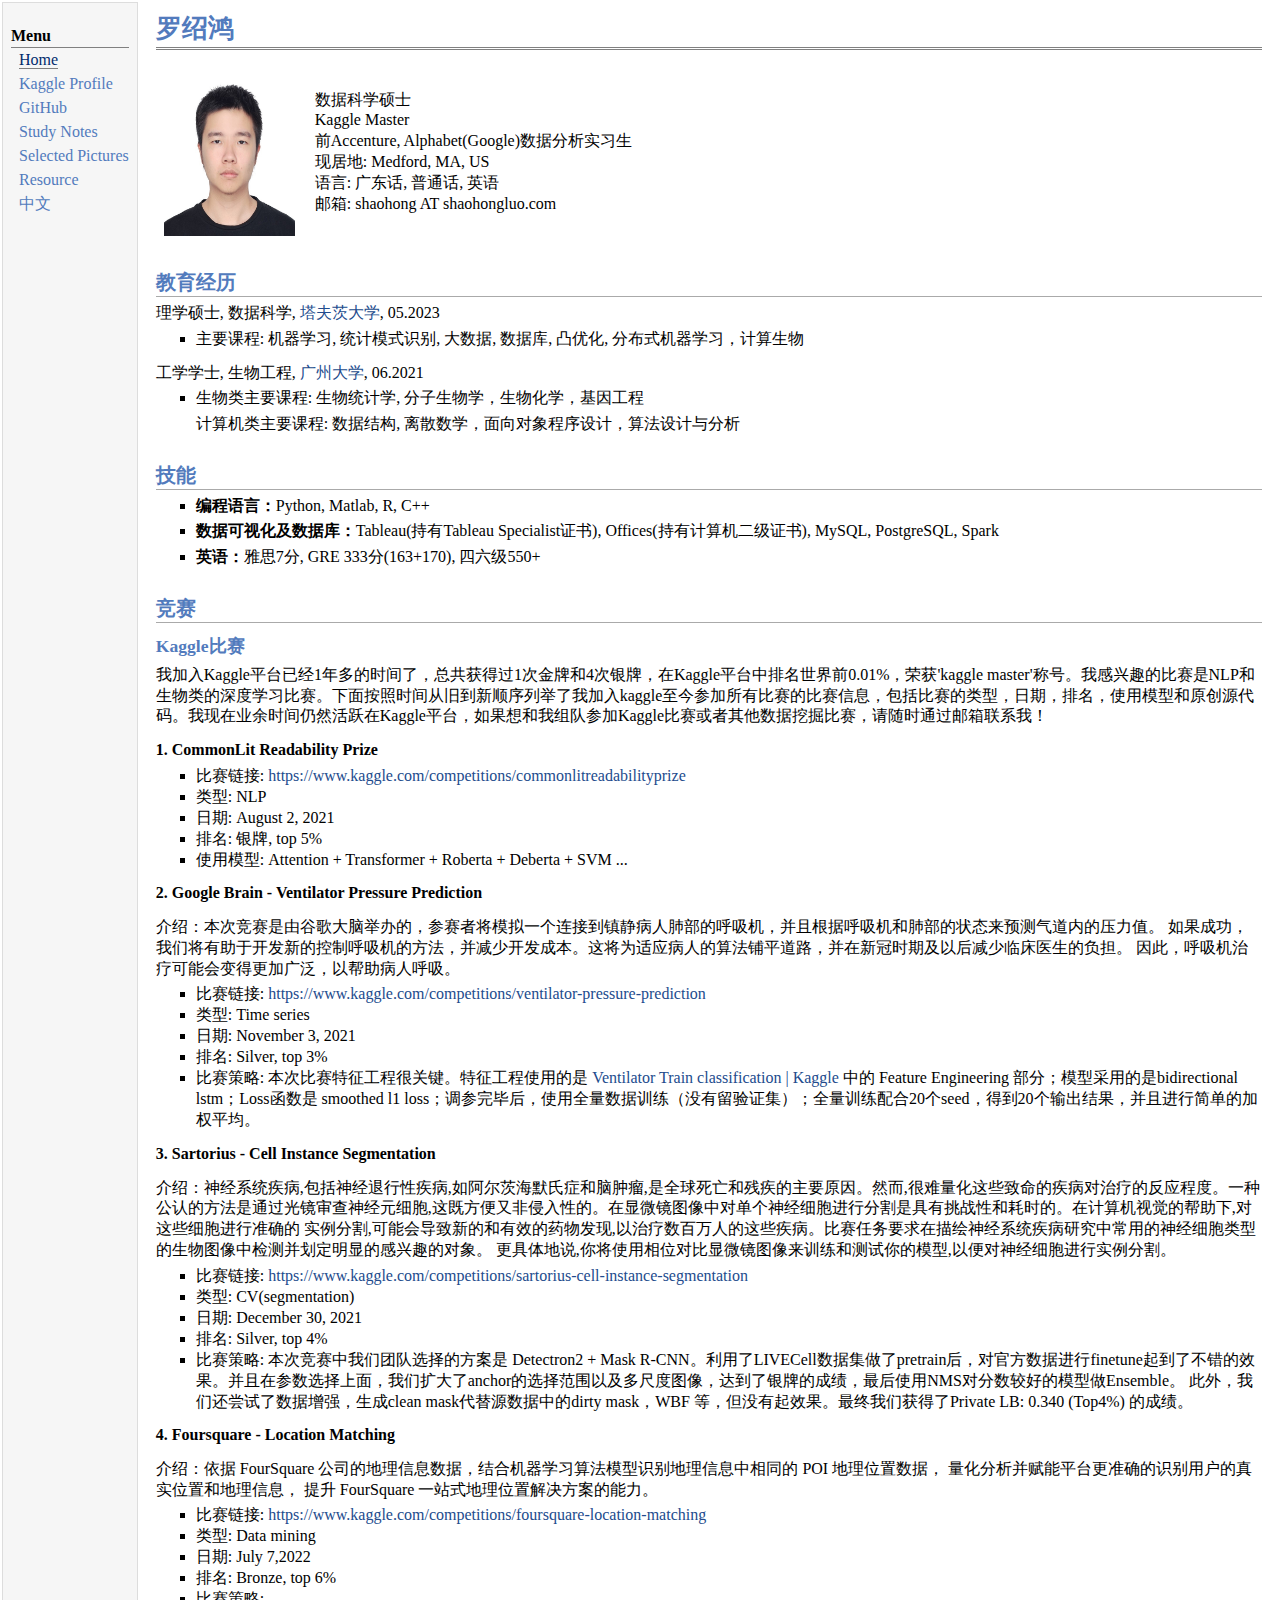
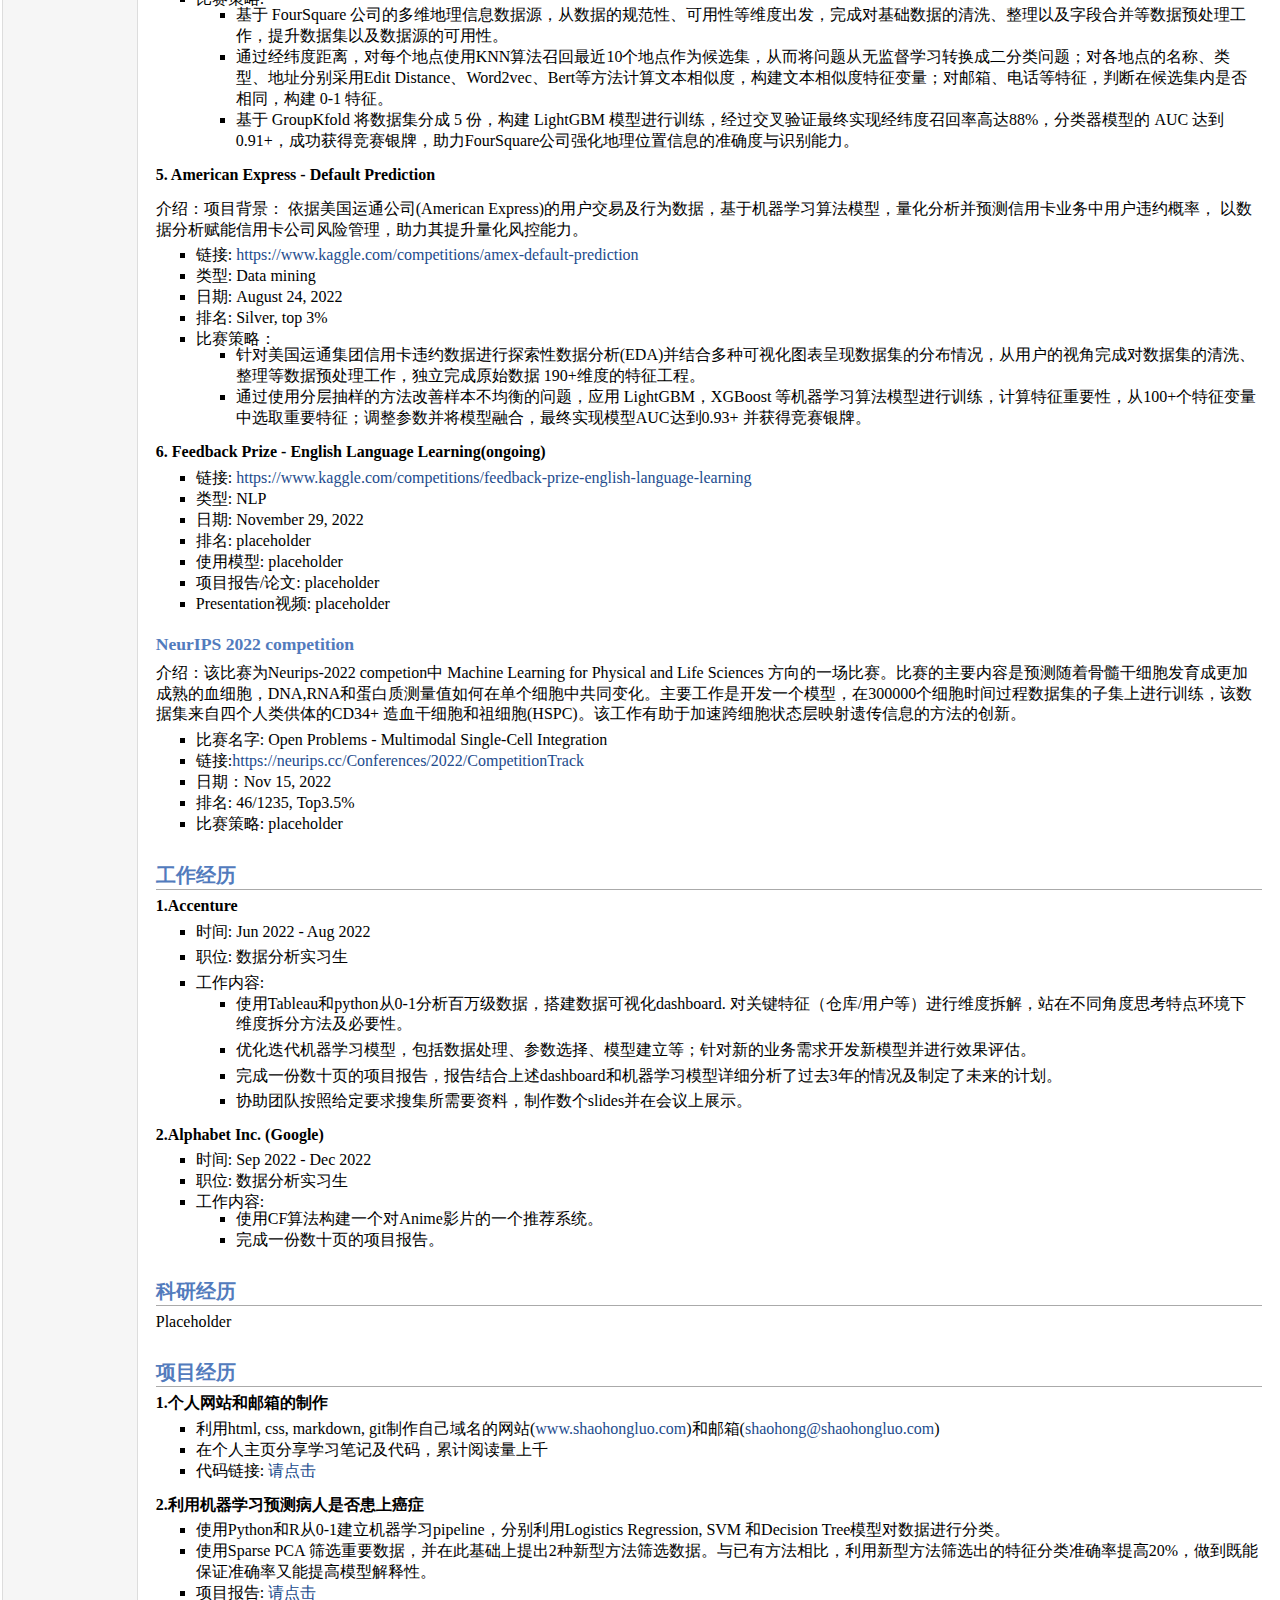
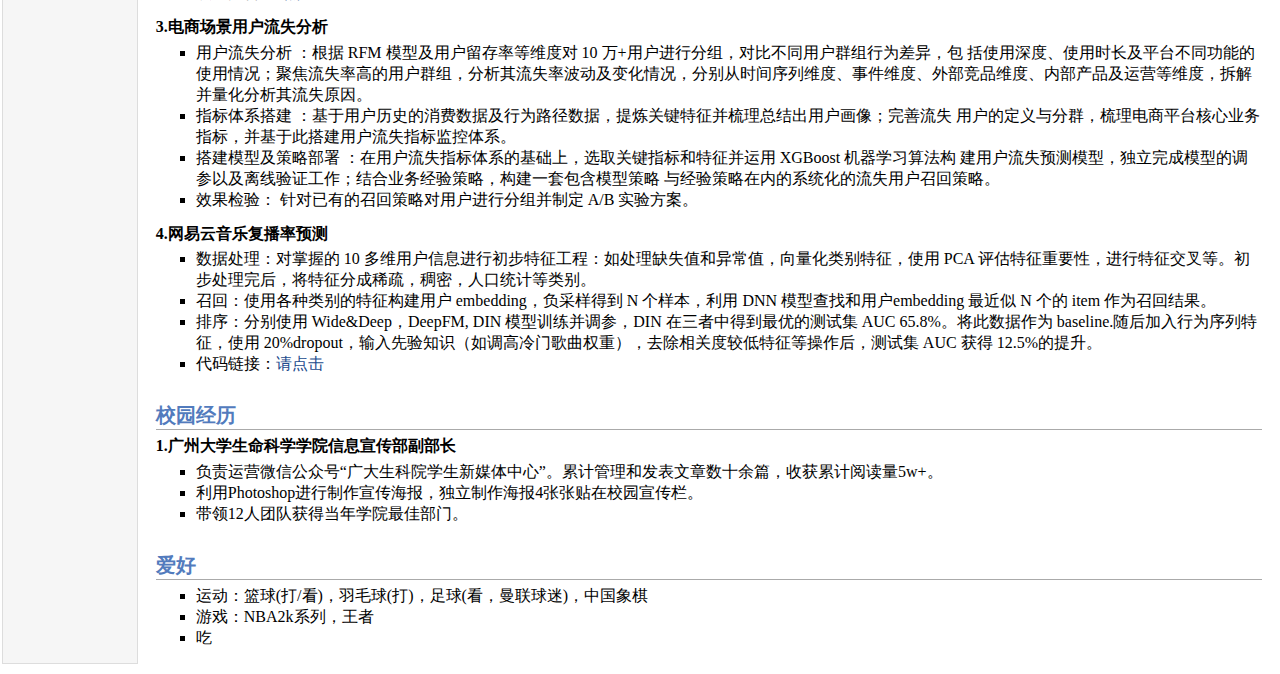
==== chinese_version.html @ 792d6d8c "Add files via upload" ====
<!DOCTYPE html PUBLIC "-//W3C//DTD XHTML 1.1//EN"
  "http://www.w3.org/TR/xhtml11/DTD/xhtml11.dtd">
<html xmlns="http://www.w3.org/1999/xhtml" xml:lang="en">
<head>
<meta name="generator" content="jemdoc, see http://jemdoc.jaboc.net/" />
<meta http-equiv="Content-Type" content="text/html;charset=utf-8" />
<link rel="stylesheet" href="jemdoc.css" type="text/css" />
<link rel="shortcut icon" href="favicon.ico" />
<link rel="bookmark" href="favicon.ico" type="image/x-icon"　/>
<title>罗绍鸿</title>
</head>

<body>
<table summary="Table for page layout." id="tlayout">
<tr valign="top">
<td id="layout-menu">
<div class="menu-category">Menu</div>
<div class="menu-item"><a href="index.html" class="current">Home</a></div>
<div class="menu-item"><a href="https://www.kaggle.com/mackellis">Kaggle Profile</a></div>
<div class="menu-item"><a href="https://github.com/Smilebear-Luo">GitHub</a></div>
<div class="menu-item"><a href="https://smilebear-luo.github.io/study notes">Study Notes</a></div>
<div class="menu-item"><a href="https://smilebear-luo.github.io/selected_pictures">Selected Pictures</a></div>
<div class="menu-item"><a href="https://smilebear-luo.github.io/Resource">Resource</a></div>
<div class="menu-item"><a href="https://smilebear-luo.github.io/chinese_version">中文</a></div>

</td>
<td id="layout-content">
<div id="toptitle">
<h1>罗绍鸿 </h1>
</div>
<table class="imgtable"><tr><td>
<a href="https://smilebear-luo.github.io/"><img src="photos/bio.jpg" alt="alt text" width="131px" height="160px" /></a>&nbsp;</td>
<td align="left"><p>
数据科学硕士<br />
Kaggle Master <br />
前Accenture, Alphabet(Google)数据分析实习生 <br /> 
现居地: Medford, MA, US <br />
语言: 广东话, 普通话, 英语 <br />
邮箱: shaohong AT shaohongluo.com </p>
</td></tr></table>
<h2>教育经历</h2>
<p>理学硕士, 数据科学, <a href="https://www.tufts.edu/">塔夫茨大学</a>, 05.2023</p>
<ul>
<li><p>主要课程: 机器学习, 统计模式识别, 大数据, 数据库, 凸优化, 分布式机器学习，计算生物</p>
</li>
</ul>
<p>工学学士, 生物工程, <a href="http://english.gzhu.edu.cn/">广州大学</a>, 06.2021</p>
<ul>
<li>
  <p>生物类主要课程: 生物统计学, 分子生物学，生物化学，基因工程</p>
  <p>计算机类主要课程: 数据结构, 离散数学，面向对象程序设计，算法设计与分析</p>
</li>
</ul>

<h2 id='技能'>技能</h2>
<ul>
<li><p><strong>编程语言：</strong>Python, Matlab, R, C++</p>
</li>
<li><p><strong>数据可视化及数据库：</strong>Tableau(持有Tableau Specialist证书), Offices(持有计算机二级证书), MySQL, PostgreSQL, Spark</p>
</li>
<li><p><strong>英语：</strong>雅思7分, GRE 333分(163+170), 四六级550+</p>
</li>

</ul>
<h2 id='竞赛'>竞赛</h2>
<h3 id='kaggle比赛'>Kaggle比赛</h3>
<p>我加入Kaggle平台已经1年多的时间了，总共获得过1次金牌和4次银牌，在Kaggle平台中排名世界前0.01%，荣获&#39;kaggle master&#39;称号。我感兴趣的比赛是NLP和生物类的深度学习比赛。下面按照时间从旧到新顺序列举了我加入kaggle至今参加所有比赛的比赛信息，包括比赛的类型，日期，排名，使用模型和原创源代码。我现在业余时间仍然活跃在Kaggle平台，如果想和我组队参加Kaggle比赛或者其他数据挖掘比赛，请随时通过邮箱联系我！</p>
<p><strong>1. CommonLit Readability Prize</strong></p>
<ul>
<li>比赛链接: <a href='https://www.kaggle.com/competitions/commonlitreadabilityprize' target='_blank' class='url'>https://www.kaggle.com/competitions/commonlitreadabilityprize</a></li>
<li>类型: NLP</li>
<li>日期: August 2, 2021</li>
<li>排名: 银牌, top 5%</li>
<li>使用模型: Attention + Transformer + Roberta + Deberta + SVM ...</li>

</ul>
<p><strong>2. Google Brain - Ventilator Pressure Prediction</strong></p>
<p>介绍：本次竞赛是由谷歌大脑举办的，参赛者将模拟一个连接到镇静病人肺部的呼吸机，并且根据呼吸机和肺部的状态来预测气道内的压力值。
  如果成功，我们将有助于开发新的控制呼吸机的方法，并减少开发成本。这将为适应病人的算法铺平道路，并在新冠时期及以后减少临床医生的负担。
  因此，呼吸机治疗可能会变得更加广泛，以帮助病人呼吸。</p>
<ul>
<li>比赛链接: <a href='https://www.kaggle.com/competitions/ventilator-pressure-prediction' target='_blank' class='url'>https://www.kaggle.com/competitions/ventilator-pressure-prediction</a></li>
<li>类型: Time series</li>
<li>日期: November 3, 2021</li>
<li>排名: Silver, top 3%</li>
<li>比赛策略: 本次比赛特征工程很关键。特征工程使用的是 <a href="https://www.kaggle.com/takamichitoda/ventilator-train-classification">Ventilator Train classification | Kaggle</a> 中的 Feature Engineering 部分；模型采用的是bidirectional lstm；Loss函数是 smoothed l1 loss；调参完毕后，使用全量数据训练（没有留验证集）；全量训练配合20个seed，得到20个输出结果，并且进行简单的加权平均。
</li>

</ul>
<p><strong>3. Sartorius - Cell Instance Segmentation</strong></p>
<p>介绍：神经系统疾病,包括神经退行性疾病,如阿尔茨海默氏症和脑肿瘤,是全球死亡和残疾的主要原因。然而,很难量化这些致命的疾病对治疗的反应程度。一种
  公认的方法是通过光镜审查神经元细胞,这既方便又非侵入性的。在显微镜图像中对单个神经细胞进行分割是具有挑战性和耗时的。在计算机视觉的帮助下,对这些细胞进行准确的
  实例分割,可能会导致新的和有效的药物发现,以治疗数百万人的这些疾病。比赛任务要求在描绘神经系统疾病研究中常用的神经细胞类型的生物图像中检测并划定明显的感兴趣的对象。
  更具体地说,你将使用相位对比显微镜图像来训练和测试你的模型,以便对神经细胞进行实例分割。</p>
<ul>
<li>比赛链接: <a href='https://www.kaggle.com/competitions/sartorius-cell-instance-segmentation' target='_blank' class='url'>https://www.kaggle.com/competitions/sartorius-cell-instance-segmentation</a></li>
<li>类型: CV(segmentation)</li>
<li>日期: December 30, 2021</li>
<li>排名: Silver, top 4%</li>
<li>比赛策略: 本次竞赛中我们团队选择的方案是 Detectron2 + Mask R-CNN。利用了LIVECell数据集做了pretrain后，对官方数据进行finetune起到了不错的效果。并且在参数选择上面，我们扩大了anchor的选择范围以及多尺度图像，达到了银牌的成绩，最后使用NMS对分数较好的模型做Ensemble。
  此外，我们还尝试了数据增强，生成clean mask代替源数据中的dirty mask，WBF 等，但没有起效果。最终我们获得了Private LB: 0.340 (Top4%) 的成绩。
  
</li>

</ul>
<p><strong>4. Foursquare - Location Matching</strong></p>
<p>介绍：依据 FourSquare 公司的地理信息数据，结合机器学习算法模型识别地理信息中相同的 POI 地理位置数据， 量化分析并赋能平台更准确的识别用户的真实位置和地理信息，
  提升 FourSquare 一站式地理位置解决方案的能力。</p>
<ul>
<li>比赛链接: <a href='https://www.kaggle.com/competitions/foursquare-location-matching' target='_blank' class='url'>https://www.kaggle.com/competitions/foursquare-location-matching</a></li>
<li>类型: Data mining</li>
<li>日期: July 7,2022</li>
<li>排名: Bronze, top 6%</li>
<li>比赛策略: 
  <ul>
  <li>基于 FourSquare 公司的多维地理信息数据源，从数据的规范性、可用性等维度出发，完成对基础数据的清洗、整理以及字段合并等数据预处理工作，提升数据集以及数据源的可用性。</li>
  <li>通过经纬度距离，对每个地点使用KNN算法召回最近10个地点作为候选集，从而将问题从无监督学习转换成二分类问题；对各地点的名称、类型、地址分别采用Edit Distance、Word2vec、Bert等方法计算文本相似度，构建文本相似度特征变量；对邮箱、电话等特征，判断在候选集内是否相同，构建 0-1 特征。</li>
  <li>基于 GroupKfold 将数据集分成 5 份，构建 LightGBM 模型进行训练，经过交叉验证最终实现经纬度召回率高达88%，分类器模型的 AUC 达到 0.91+，成功获得竞赛银牌，助力FourSquare公司强化地理位置信息的准确度与识别能力。</li>
  </ul>
</li>

</ul>
<p><strong>5. American Express - Default Prediction</strong></p>
<p>介绍：项目背景： 依据美国运通公司(American Express)的用户交易及行为数据，基于机器学习算法模型，量化分析并预测信用卡业务中用户违约概率，
  以数据分析赋能信用卡公司风险管理，助力其提升量化风控能力。</p>
<ul>
<li>链接: <a href='https://www.kaggle.com/competitions/amex-default-prediction' target='_blank' class='url'>https://www.kaggle.com/competitions/amex-default-prediction</a></li>
<li>类型: Data mining</li>
<li>日期: August 24, 2022</li>
<li>排名: Silver, top 3%</li>
<li>比赛策略：
  <ul>
  <li>针对美国运通集团信用卡违约数据进行探索性数据分析(EDA)并结合多种可视化图表呈现数据集的分布情况，从用户的视角完成对数据集的清洗、整理等数据预处理工作，独立完成原始数据 190+维度的特征工程。</li>
  <li>通过使用分层抽样的方法改善样本不均衡的问题，应用 LightGBM，XGBoost 等机器学习算法模型进行训练，计算特征重要性，从100+个特征变量中选取重要特征；调整参数并将模型融合，最终实现模型AUC达到0.93+ 并获得竞赛银牌。</li>
  </ul>
</li>

</ul>
<p><strong>6. Feedback Prize - English Language Learning(ongoing)</strong></p>
<ul>
<li>链接: <a href='https://www.kaggle.com/competitions/feedback-prize-english-language-learning' target='_blank' class='url'>https://www.kaggle.com/competitions/feedback-prize-english-language-learning</a></li>
<li>类型: NLP</li>
<li>日期: November 29, 2022</li>
<li>排名: placeholder</li>
<li>使用模型: placeholder</li>
<li>项目报告/论文: placeholder</li>
<li>Presentation视频: placeholder</li>

</ul>
<h3 id='neurips-2022-competition'><strong>NeurIPS 2022 competition</strong></h3>
<p>介绍：该比赛为Neurips-2022 competion中 Machine Learning for Physical and Life Sciences 方向的一场比赛。比赛的主要内容是预测随着骨髓干细胞发育成更加
  成熟的血细胞，DNA,RNA和蛋白质测量值如何在单个细胞中共同变化。主要工作是开发一个模型，在300000个细胞时间过程数据集的子集上进行训练，该数据集来自四个人类供体的CD34+
  造血干细胞和祖细胞(HSPC)。该工作有助于加速跨细胞状态层映射遗传信息的方法的创新。
</p>
<ul>
<li>比赛名字: Open Problems - Multimodal Single-Cell Integration</li>
<li>链接:<a href='https://neurips.cc/Conferences/2022/CompetitionTrack' target='_blank' class='url'>https://neurips.cc/Conferences/2022/CompetitionTrack</a></li>
<li>日期：Nov 15, 2022</li>
<li>排名: 46/1235, Top3.5%</li>
<li>比赛策略: placeholder</li>
</ul>

<h2 id='工作经历'>工作经历</h2>
<p><strong>1.Accenture</strong></p>
<ul>
<li><p>时间: Jun 2022 - Aug 2022</p>
</li>
<li><p>职位: 数据分析实习生 </p>
</li>
<li><p>工作内容: </p>
<ul>
<li><p>使用Tableau和python从0-1分析百万级数据，搭建数据可视化dashboard. 对关键特征（仓库/用户等）进行维度拆解，站在不同角度思考特点环境下维度拆分方法及必要性。</p>
</li>
<li><p>优化迭代机器学习模型，包括数据处理、参数选择、模型建立等；针对新的业务需求开发新模型并进行效果评估。</p>
</li>
<li><p>完成一份数十页的项目报告，报告结合上述dashboard和机器学习模型详细分析了过去3年的情况及制定了未来的计划。</p>
</li>
<li><p>协助团队按照给定要求搜集所需要资料，制作数个slides并在会议上展示。</p>
</li>
</ul>
</li>
</ul>
<p><strong>2.Alphabet Inc. (Google)</strong></p>
<ul>
<li>时间: Sep 2022 - Dec 2022</li>
<li>职位: 数据分析实习生</li>
<li>工作内容: <ul>
<li>使用CF算法构建一个对Anime影片的一个推荐系统。</li>
<li>完成一份数十页的项目报告。</li>
</ul>
</li>
</ul>


<h2 id='科研经历'>科研经历</h2>
<p>Placeholder</p>
<h2 id='项目经历'>项目经历</h2>
<p><strong>1.个人网站和邮箱的制作</strong></p>
<ul>
<li>利用html, css, markdown, git制作自己域名的网站(<a href='http://www.shaohongluo.com' target='_blank' class='url'>www.shaohongluo.com</a>)和邮箱(<a href='mailto:shaohong@shaohongluo.com' target='_blank' class='url'>shaohong@shaohongluo.com</a>)</li>
<li>在个人主页分享学习笔记及代码，累计阅读量上千</li>
<li>代码链接: <a href="https://github.com/Smilebear-Luo/Smilebear-Luo.github.io">请点击</a></li>

</ul>
<p><strong>2.利用机器学习预测病人是否患上癌症</strong></p>
<ul>
<li>使用Python和R从0-1建立机器学习pipeline，分别利用Logistics Regression, SVM 和Decision Tree模型对数据进行分类。</li>
<li>使用Sparse PCA 筛选重要数据，并在此基础上提出2种新型方法筛选数据。与已有方法相比，利用新型方法筛选出的特征分类准确率提高20%，做到既能保证准确率又能提高模型解释性。</li>
<li>项目报告: <a href="files/final_paper_Math123.pdf">请点击</a> </li>

</ul>
<p><strong>3.电商场景用户流失分析</strong></p>
<ul>
<li>用户流失分析 ：根据 RFM 模型及用户留存率等维度对 10 万+用户进行分组，对比不同用户群组行为差异，包 括使用深度、使用时长及平台不同功能的使用情况；聚焦流失率高的用户群组，分析其流失率波动及变化情况，分别从时间序列维度、事件维度、外部竞品维度、内部产品及运营等维度，拆解并量化分析其流失原因。</li>
<li>指标体系搭建 ：基于用户历史的消费数据及行为路径数据，提炼关键特征并梳理总结出用户画像；完善流失 用户的定义与分群，梳理电商平台核心业务指标，并基于此搭建用户流失指标监控体系。</li>
<li>搭建模型及策略部署 ：在用户流失指标体系的基础上，选取关键指标和特征并运用 XGBoost 机器学习算法构 建用户流失预测模型，独立完成模型的调参以及离线验证工作；结合业务经验策略，构建一套包含模型策略 与经验策略在内的系统化的流失用户召回策略。</li>
<li>效果检验： 针对已有的召回策略对用户进行分组并制定 A/B 实验方案。</li>

</ul>
<p><strong>4.网易云音乐复播率预测</strong></p>
<ul>
<li>数据处理：对掌握的 10 多维用户信息进行初步特征工程：如处理缺失值和异常值，向量化类别特征，使用 PCA 评估特征重要性，进行特征交叉等。初步处理完后，将特征分成稀疏，稠密，人口统计等类别。</li>
<li>召回：使用各种类别的特征构建用户 embedding，负采样得到 N 个样本，利用 DNN 模型查找和用户embedding 最近似 N 个的 item 作为召回结果。</li>
<li>排序：分别使用 Wide&amp;Deep，DeepFM, DIN 模型训练并调参，DIN 在三者中得到最优的测试集 AUC 65.8%。将此数据作为 baseline.随后加入行为序列特征，使用 20%dropout，输入先验知识（如调高冷门歌曲权重），去除相关度较低特征等操作后，测试集 AUC 获得 12.5%的提升。</li>
<li>代码链接：<a href="https://github.com/Smilebear-Luo/NetEase-Cloud-Music-Recommendation-System">请点击</a></li>

</ul>
<h2 id='校园经历'>校园经历</h2>
<p><strong>1.广州大学生命科学学院信息宣传部副部长</strong></p>
<ul>
<li>负责运营微信公众号“广大生科院学生新媒体中心”。累计管理和发表文章数十余篇，收获累计阅读量5w+。</li>
<li>利用Photoshop进行制作宣传海报，独立制作海报4张张贴在校园宣传栏。</li>
<li>带领12人团队获得当年学院最佳部门。</li>

</ul>
</li>

</ol>
<h2 id='爱好'>爱好</h2>
<ul>
<li>运动：篮球(打/看)，羽毛球(打)，足球(看，曼联球迷)，中国象棋</li>
<li>游戏：NBA2k系列，王者</li>
<li>吃</li>
</ul>


</td>
</tr>
</table>
</body>
</html>
---- jemdoc.css ----
/* Default css file for jemdoc. */

table#tlayout {
    border: none;
    border-collapse: separate;
    background: white;
}

body {
	background: white;
	font-family: Georgia, serif;
	padding-bottom: 8px;
	margin: 0;
}

#layout-menu {
	background: #f6f6f6;
	border: 1px solid #dddddd;
	padding-top: 0.5em;
	padding-left: 8px;
	padding-right: 8px;
	font-size: 1.0em;
	width: auto;
	white-space: nowrap;
    text-align: left;
    vertical-align: top;
}

#layout-menu td {
	background: #f4f4f4;
    vertical-align: top;
}

#layout-content {
	padding-top: 0.0em;
	padding-left: 1.0em;
	padding-right: 1.0em;
    border: none;
    background: white;
    text-align: left;
    vertical-align: top;
}

#layout-menu a {
	line-height: 1.5em;
	margin-left: 0.5em;
}

tt {
    background: #ffffdd;
}

pre, tt {
	font-size: 90%;
	font-family: monaco, monospace;
}

a, a > tt {
	color: #224b8d;
	text-decoration: none;
}

a:hover {
	border-bottom: 1px gray dotted;
}

#layout-menu a.current:link, #layout-menu a.current:visited {
	color: #022b6d;
	border-bottom: 1px gray solid;
}
#layout-menu a:link, #layout-menu a:visited, #layout-menu a:hover {
	color: #527bbd;
	text-decoration: none;
}
#layout-menu a:hover {
	text-decoration: none;
}

div.menu-category {
	border-bottom: 1px solid gray;
	margin-top: 0.8em;
	padding-top: 0.2em;
	padding-bottom: 0.1em;
	font-weight: bold;
}

div.menu-item {
	padding-left: 16px;
	text-indent: -16px;
}

div#toptitle {
	padding-bottom: 0.2em;
	margin-bottom: 1.5em;
	border-bottom: 3px double gray;
}

/* Reduce space if we begin the page with a title. */
div#toptitle + h2, div#toptitle + h3 {
	margin-top: -0.7em;
}

div#subtitle {
	margin-top: 0.0em;
	margin-bottom: 0.0em;
	padding-top: 0em;
	padding-bottom: 0.1em;
}

em {
	font-style: italic;
}

strong {
	font-weight: bold;
}


h1, h2, h3 {
	color: #527bbd;
	margin-top: 0.7em;
	margin-bottom: 0.3em;
	padding-bottom: 0.2em;
	line-height: 1.0;
	padding-top: 0.5em;
	border-bottom: 1px solid #aaaaaa;
}

h1 {
	font-size: 165%;
}

h2 {
	padding-top: 0.8em;
	font-size: 125%;
}

h2 + h3 {
    padding-top: 0.2em;
}

h3 {
	font-size: 110%;
	border-bottom: none;
}

p {
	margin-top: 0.0em;
	margin-bottom: 0.8em;
	padding: 0;
	line-height: 1.3;
}

pre {
	padding: 0;
	margin: 0;
}

div#footer {
	font-size: small;
	border-top: 1px solid #c0c0c0;
	padding-top: 0.1em;
	margin-top: 4.0em;
	color: #c0c0c0;
}

div#footer a {
	color: #80a0b0;
}

div#footer-text {
	float: left;
	padding-bottom: 8px;
}

ul, ol, dl {
	margin-top: 0.2em;
	padding-top: 0;
	margin-bottom: 0.8em;
}

dt {
	margin-top: 0.5em;
	margin-bottom: 0;
}

dl {
	margin-left: 20px;
}

dd {
	color: #222222;
}

dd > *:first-child {
	margin-top: 0;
}

ul {
	list-style-position: outside;
	list-style-type: square;
}

p + ul, p + ol {
	margin-top: -0.5em;
}

li ul, li ol {
	margin-top: -0.3em;
}

ol {
	list-style-position: outside;
	list-style-type: decimal;
}

li p, dd p {
	margin-bottom: 0.3em;
}


ol ol {
	list-style-type: lower-alpha;
}

ol ol ol {
	list-style-type: lower-roman;
}

p + div.codeblock {
	margin-top: -0.6em;
}

div.codeblock, div.infoblock {
	margin-right: 0%;
	margin-top: 1.2em;
	margin-bottom: 1.3em;
}

div.blocktitle {
	font-weight: bold;
	color: #cd7b62;
	margin-top: 1.2em;
	margin-bottom: 0.1em;
}

div.blockcontent {
	border: 1px solid silver;
	padding: 0.3em 0.5em;
}

div.infoblock > div.blockcontent {
	background: #ffffee;
}

div.blockcontent p + ul, div.blockcontent p + ol {
	margin-top: 0.4em;
}

div.infoblock p {
	margin-bottom: 0em;
}

div.infoblock li p, div.infoblock dd p {
	margin-bottom: 0.5em;
}

div.infoblock p + p {
	margin-top: 0.8em;
}

div.codeblock > div.blockcontent {
	background: #f6f6f6;
}

span.pycommand {
	color: #000070;
}

span.statement {
	color: #008800;
}
span.builtin {
	color: #000088;
}
span.special {
	color: #990000;
}
span.operator {
	color: #880000;
}
span.error {
	color: #aa0000;
}
span.comment, span.comment > *, span.string, span.string > * {
	color: #606060;
}

@media print {
	#layout-menu { display: none; }
}

#fwtitle {
	margin: 2px;
}

#fwtitle #toptitle {
	padding-left: 0.5em;
	margin-bottom: 0.5em;
}

#layout-content h1:first-child, #layout-content h2:first-child, #layout-content h3:first-child {
	margin-top: -0.7em;
}

div#toptitle h1, #layout-content div#toptitle h1 {
	margin-bottom: 0.0em;
	padding-bottom: 0.1em;
	padding-top: 0;
	margin-top: 0.5em;
	border-bottom: none;
}

img.eq {
	padding: 0;
	padding-left: 0.1em;
	padding-right: 0.1em;
	margin: 0;
}

img.eqwl {
	padding-left: 2em;
	padding-top: 0.6em;
	padding-bottom: 0.2em;
	margin: 0;
}

table {
    border: 2px solid black;
    border-collapse: collapse;
}

td {
    padding: 2px;
    padding-left: 0.5em;
    padding-right: 0.5em;
    text-align: center;
    border: 1px solid gray;
}

table + table {
    margin-top: 1em;
}

tr.heading {
    font-weight: bold;
    border-bottom: 2px solid black;
}

img {
    border: none;
}

table.imgtable, table.imgtable td {
    border: none;
    text-align: left;
}
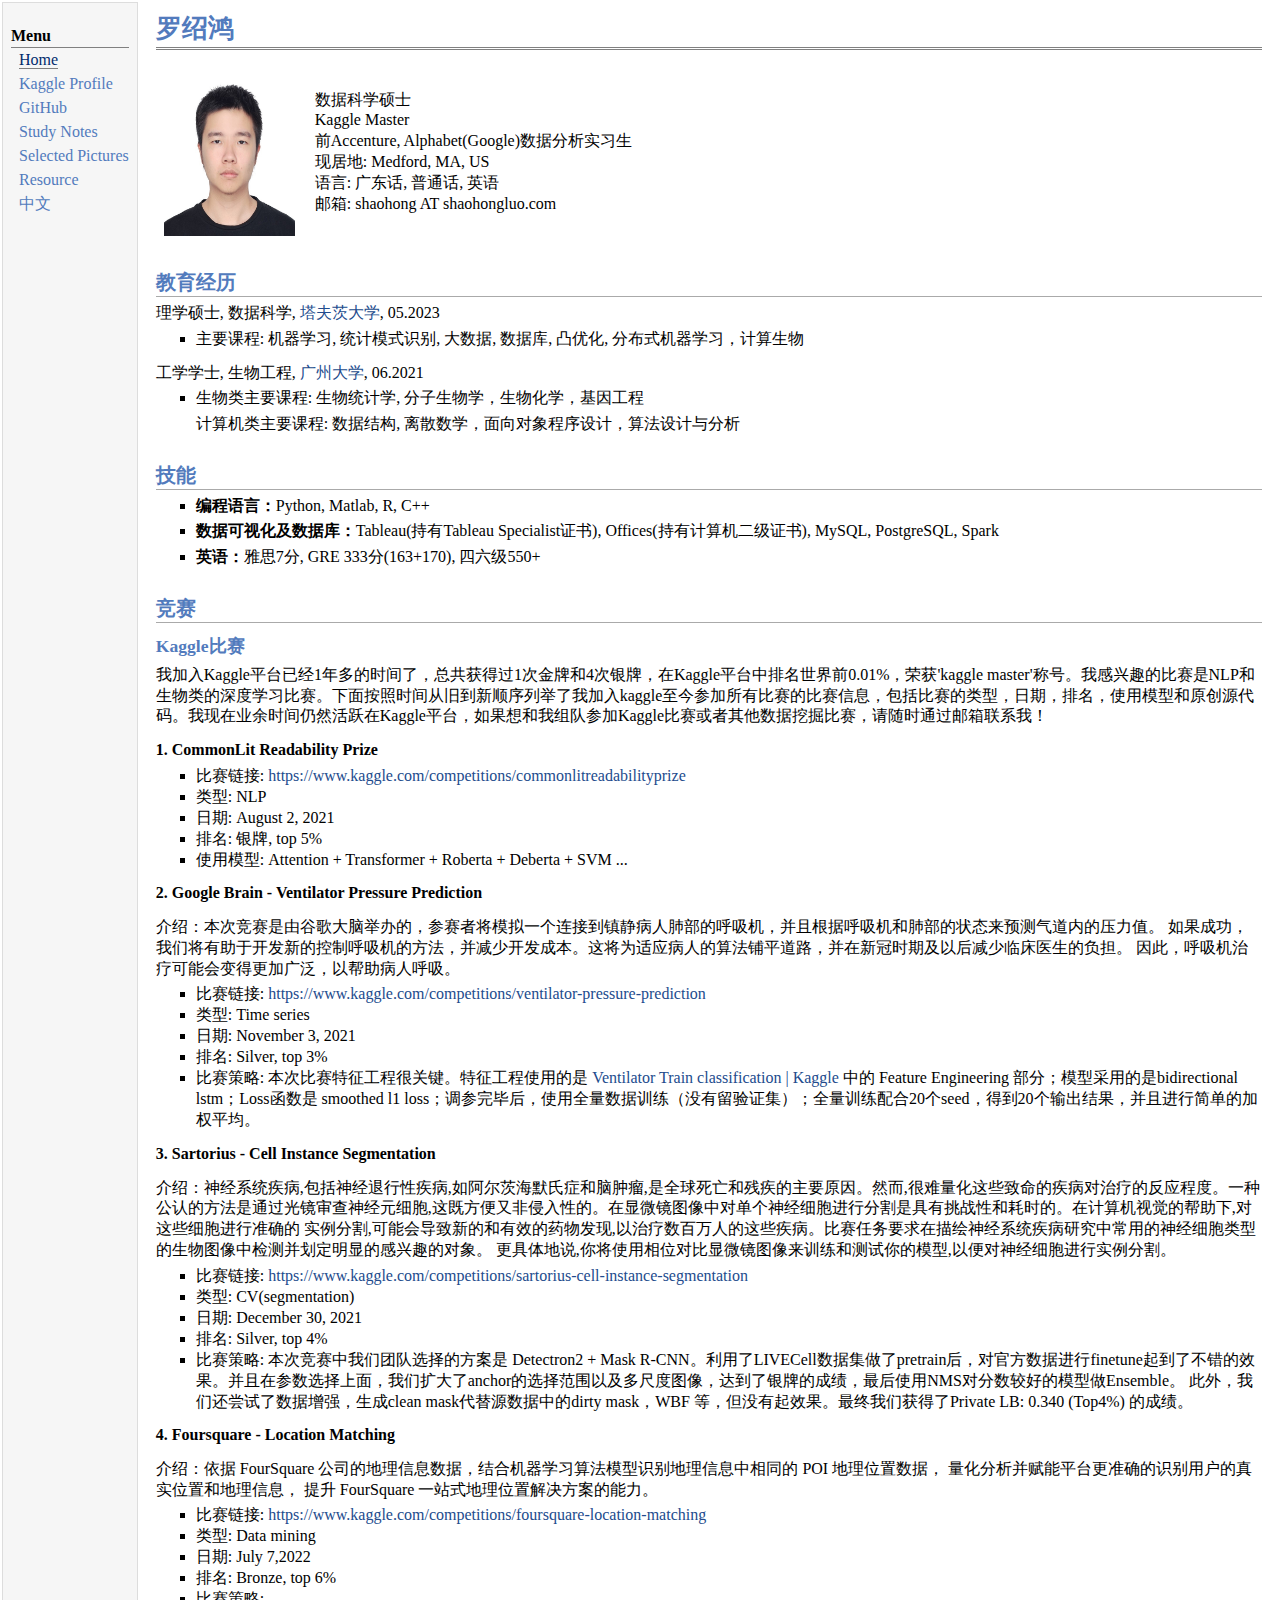
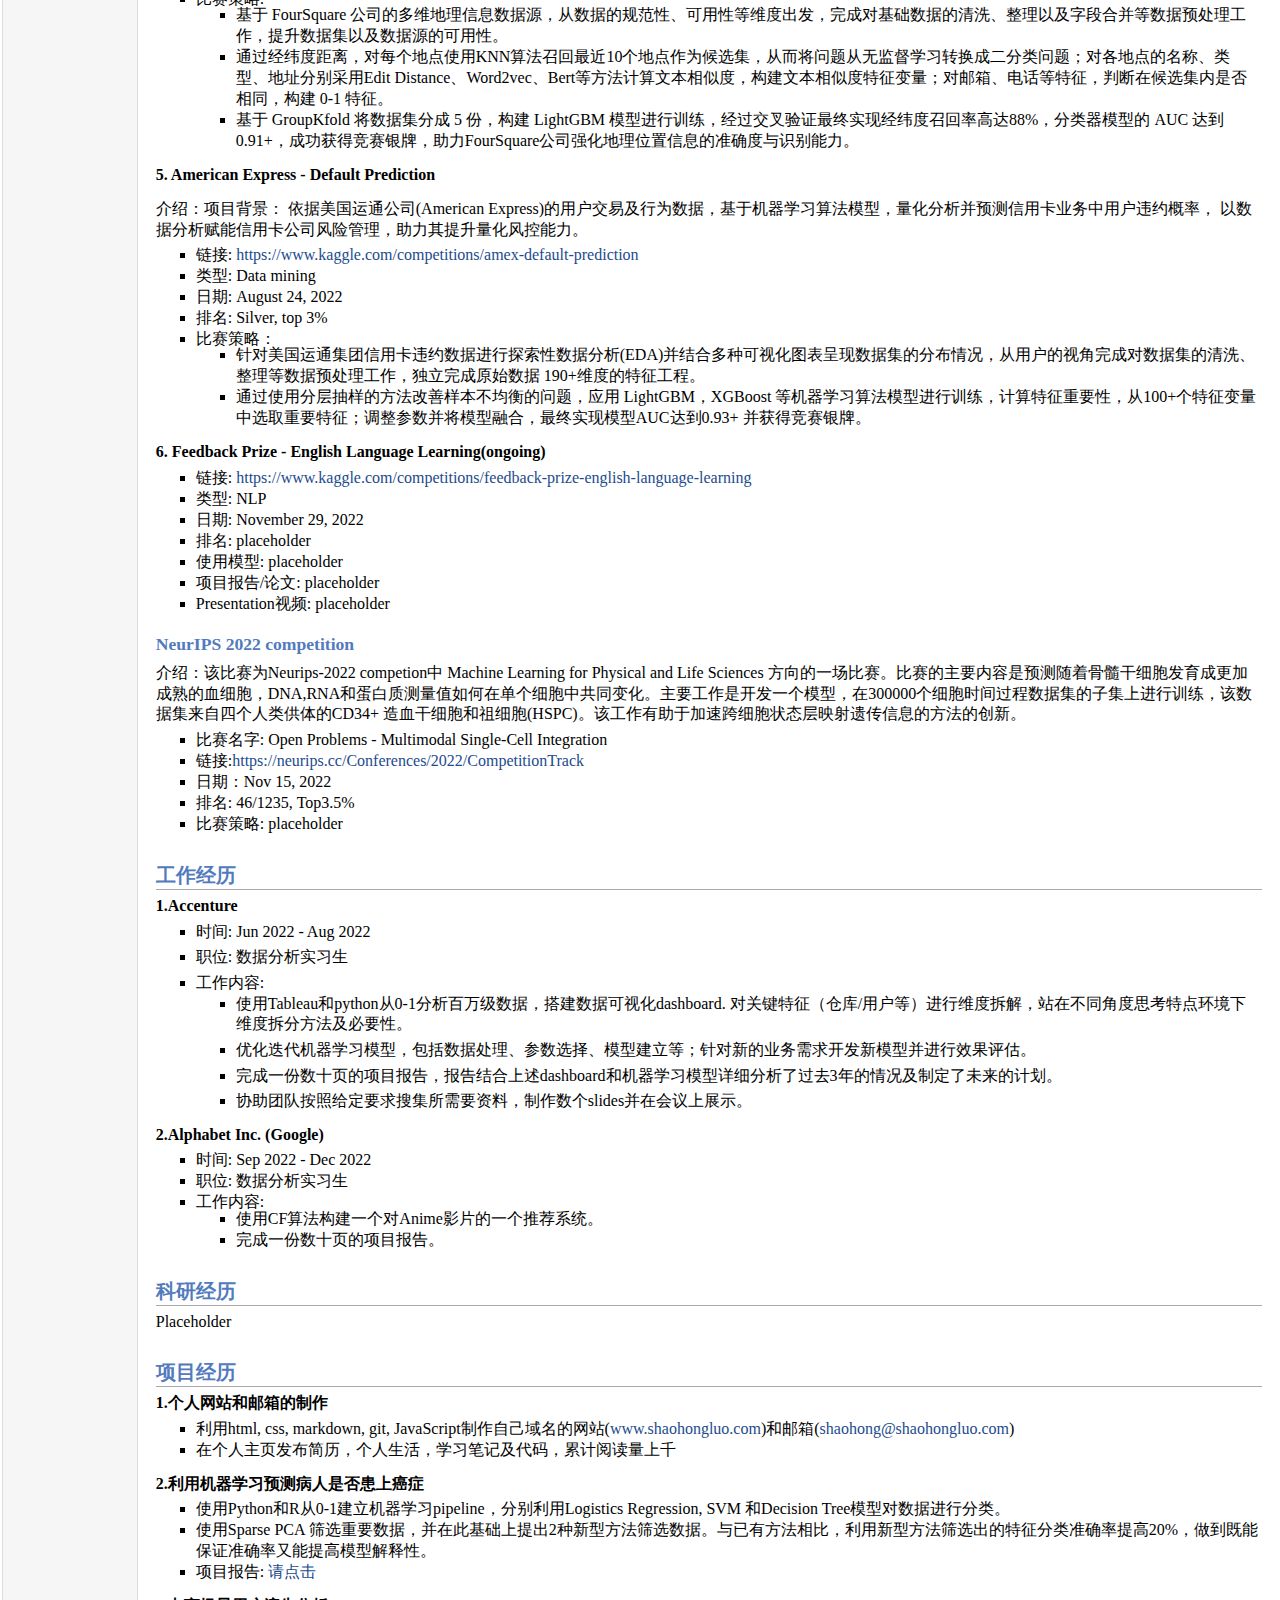
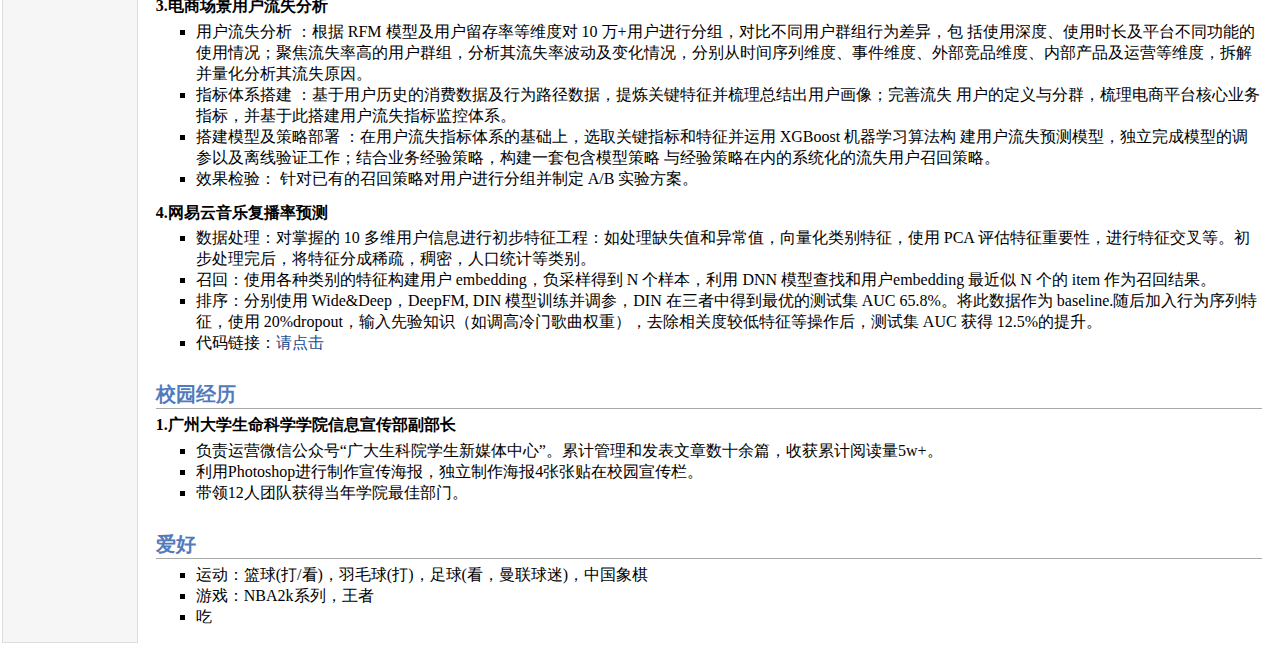
==== commit f049af2d: "Add files via upload" ====
--- a/chinese_version.html
+++ b/chinese_version.html
@@ -18,8 +18,8 @@
 <div class="menu-item"><a href="index.html" class="current">Home</a></div>
 <div class="menu-item"><a href="https://www.kaggle.com/mackellis">Kaggle Profile</a></div>
 <div class="menu-item"><a href="https://github.com/Smilebear-Luo">GitHub</a></div>
-<div class="menu-item"><a href="https://smilebear-luo.github.io/study notes">Study Notes</a></div>
-<div class="menu-item"><a href="https://smilebear-luo.github.io/selected_pictures">Selected Pictures</a></div>
+<div class="menu-item"><a href="https://smilebear-luo.github.io/notes">Study Notes</a></div>
+<div class="menu-item"><a href="https://smilebear-luo.github.io/photo">Selected Pictures</a></div>
 <div class="menu-item"><a href="https://smilebear-luo.github.io/Resource">Resource</a></div>
 <div class="menu-item"><a href="https://smilebear-luo.github.io/chinese_version">中文</a></div>
 
@@ -197,9 +197,8 @@
 <h2 id='项目经历'>项目经历</h2>
 <p><strong>1.个人网站和邮箱的制作</strong></p>
 <ul>
-<li>利用html, css, markdown, git制作自己域名的网站(<a href='http://www.shaohongluo.com' target='_blank' class='url'>www.shaohongluo.com</a>)和邮箱(<a href='mailto:shaohong@shaohongluo.com' target='_blank' class='url'>shaohong@shaohongluo.com</a>)</li>
-<li>在个人主页分享学习笔记及代码，累计阅读量上千</li>
-<li>代码链接: <a href="https://github.com/Smilebear-Luo/Smilebear-Luo.github.io">请点击</a></li>
+<li>利用html, css, markdown, git, JavaScript制作自己域名的网站(<a href='http://www.shaohongluo.com' target='_blank' class='url'>www.shaohongluo.com</a>)和邮箱(<a href='mailto:shaohong@shaohongluo.com' target='_blank' class='url'>shaohong@shaohongluo.com</a>)</li>
+<li>在个人主页发布简历，个人生活，学习笔记及代码，累计阅读量上千</li>
 
 </ul>
 <p><strong>2.利用机器学习预测病人是否患上癌症</strong></p>
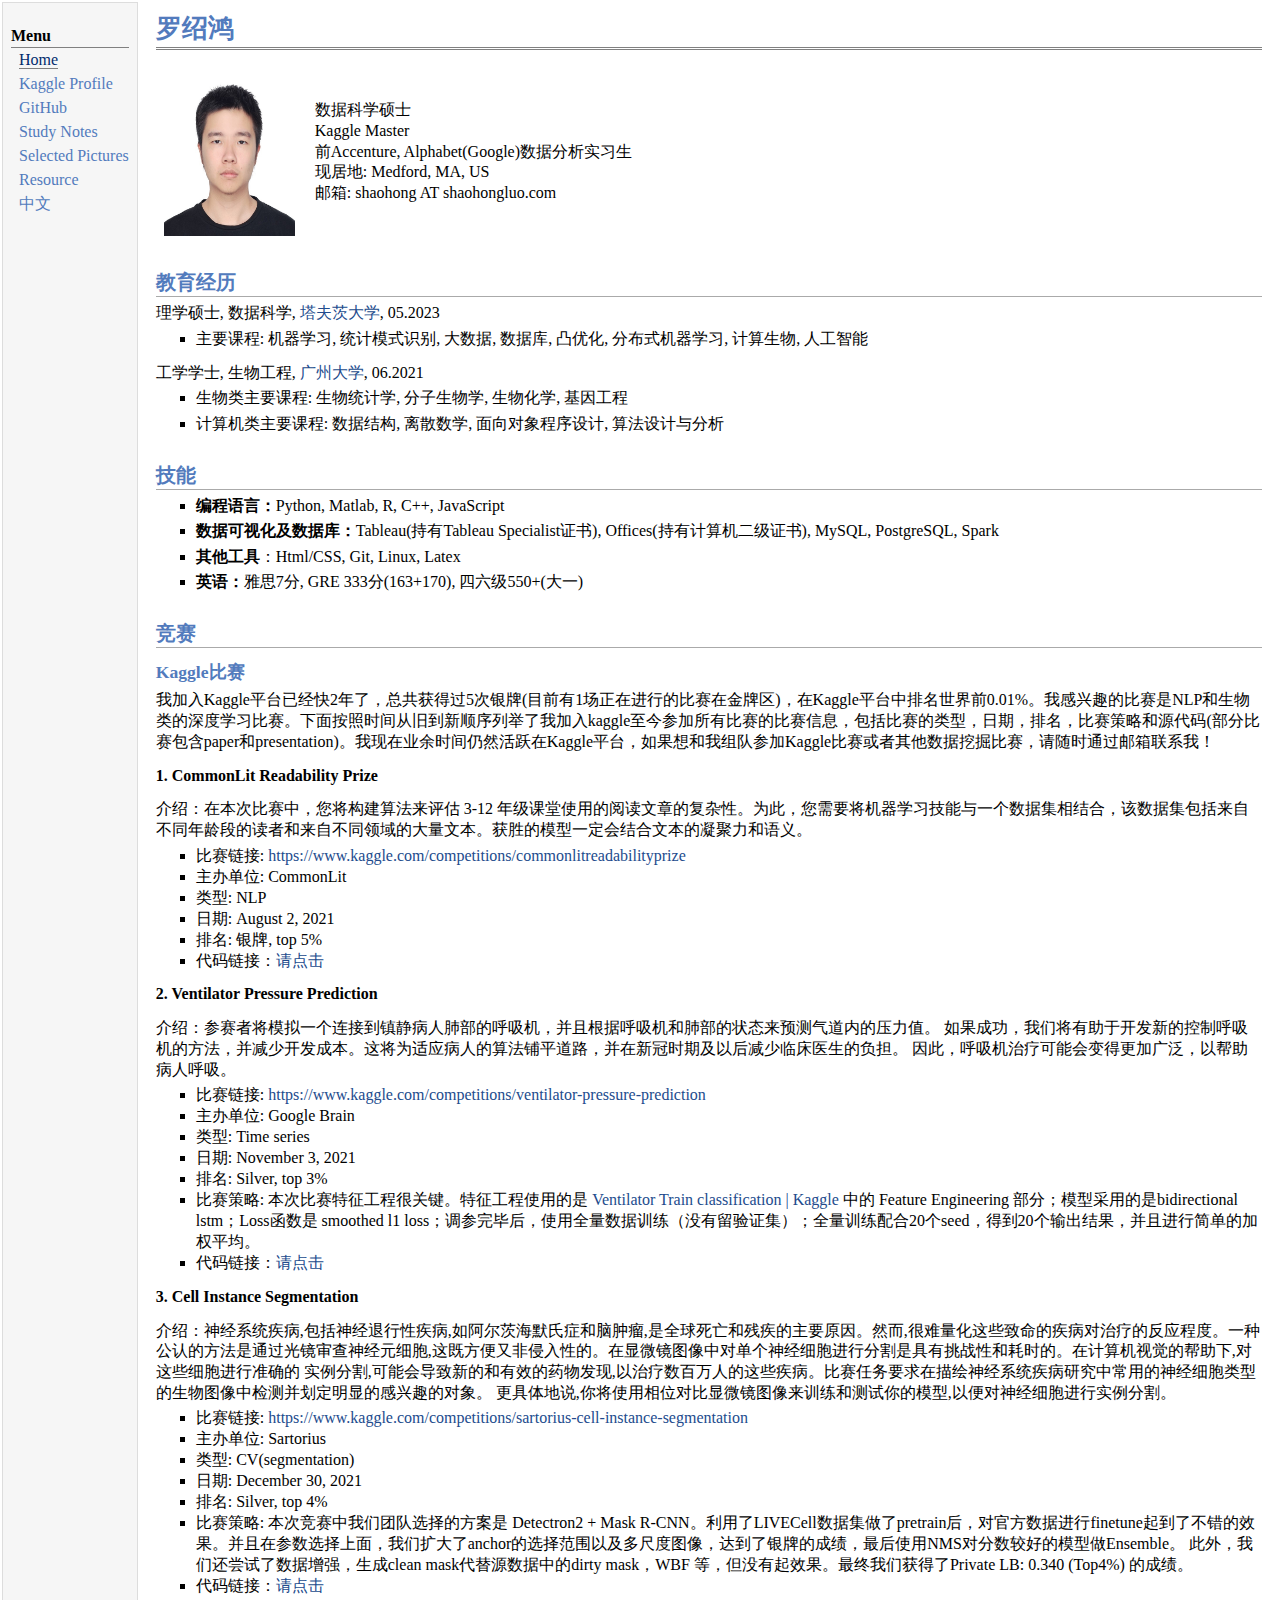
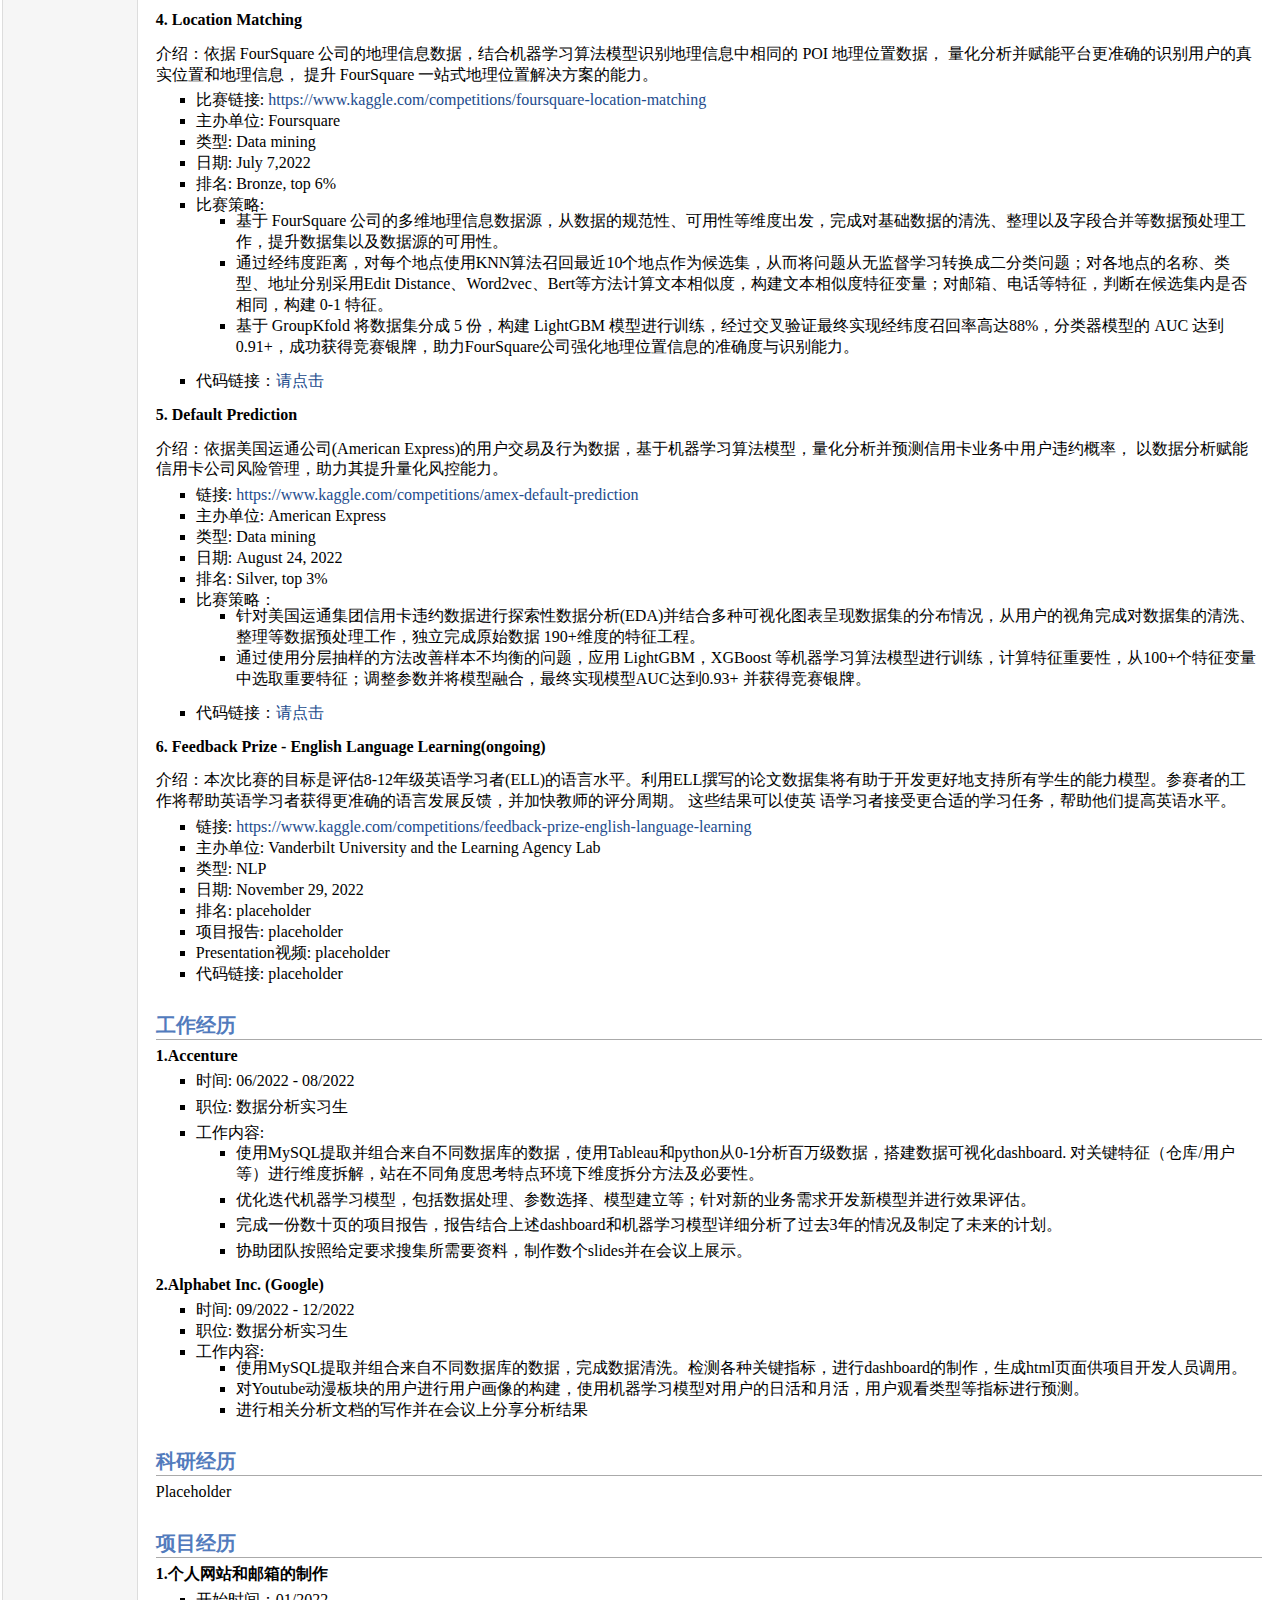
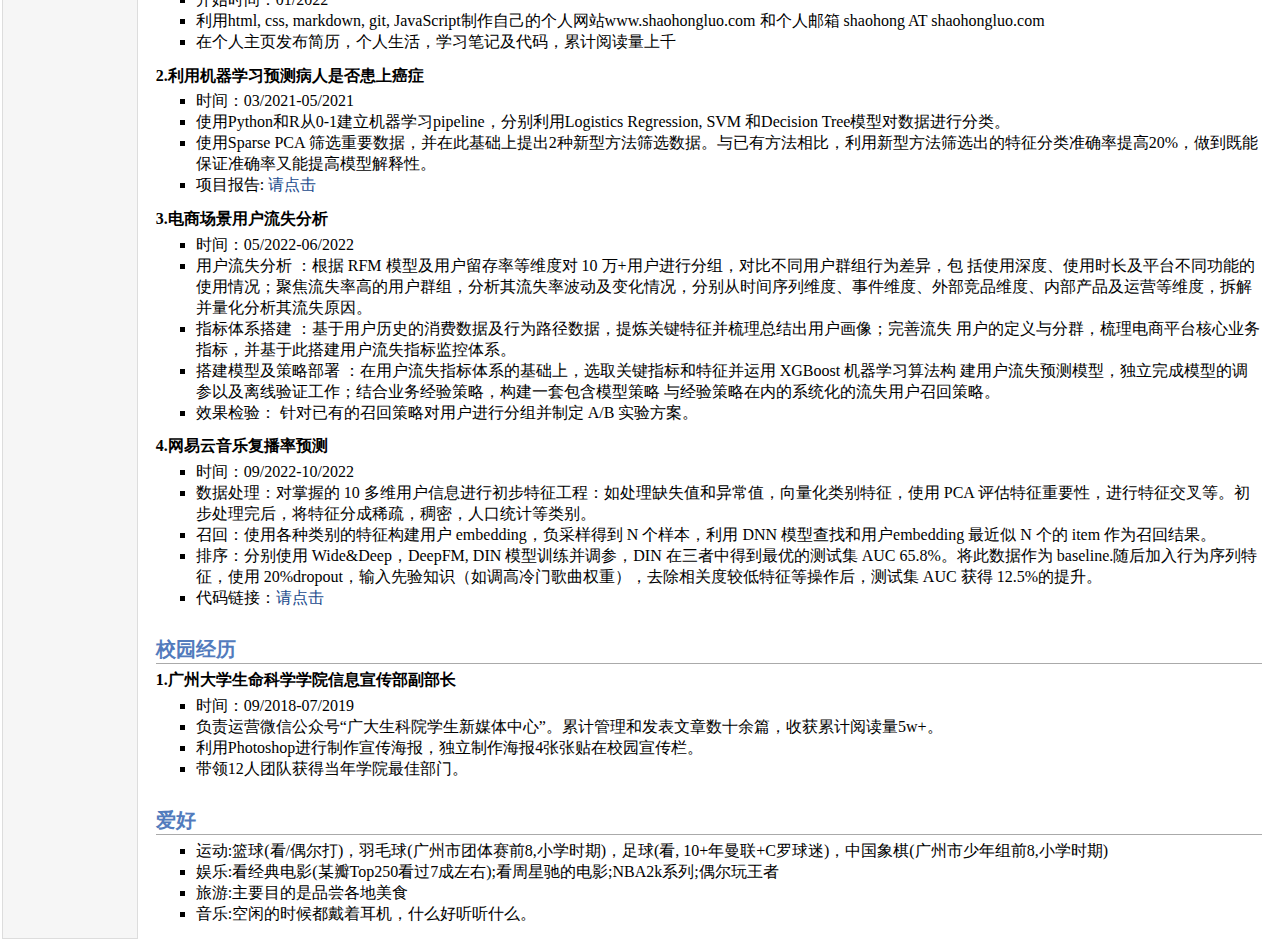
==== commit a81cfe5c: "Add files via upload" ====
--- a/chinese_version.html
+++ b/chinese_version.html
@@ -7,7 +7,7 @@
 <link rel="stylesheet" href="jemdoc.css" type="text/css" />
 <link rel="shortcut icon" href="favicon.ico" />
 <link rel="bookmark" href="favicon.ico" type="image/x-icon"　/>
-<title>罗绍鸿</title>
+<title>罗绍鸿的主页</title>
 </head>
 
 <body>
@@ -35,79 +35,84 @@
 Kaggle Master <br />
 前Accenture, Alphabet(Google)数据分析实习生 <br /> 
 现居地: Medford, MA, US <br />
-语言: 广东话, 普通话, 英语 <br />
 邮箱: shaohong AT shaohongluo.com </p>
 </td></tr></table>
 <h2>教育经历</h2>
 <p>理学硕士, 数据科学, <a href="https://www.tufts.edu/">塔夫茨大学</a>, 05.2023</p>
 <ul>
-<li><p>主要课程: 机器学习, 统计模式识别, 大数据, 数据库, 凸优化, 分布式机器学习，计算生物</p>
-</li>
-</ul>
-<p>工学学士, 生物工程, <a href="http://english.gzhu.edu.cn/">广州大学</a>, 06.2021</p>
-<ul>
-<li>
-  <p>生物类主要课程: 生物统计学, 分子生物学，生物化学，基因工程</p>
-  <p>计算机类主要课程: 数据结构, 离散数学，面向对象程序设计，算法设计与分析</p>
-</li>
+<li><p>主要课程: 机器学习, 统计模式识别, 大数据, 数据库, 凸优化, 分布式机器学习, 计算生物, 人工智能</p>
+</li>
+</ul>
+<p>工学学士, 生物工程, <a href="http://www.gzhu.edu.cn/">广州大学</a>, 06.2021</p>
+<ul>
+<li><p>生物类主要课程: 生物统计学, 分子生物学, 生物化学, 基因工程</p></li>
+<li><p>计算机类主要课程: 数据结构, 离散数学, 面向对象程序设计, 算法设计与分析</p></li> 
+
 </ul>
 
 <h2 id='技能'>技能</h2>
 <ul>
-<li><p><strong>编程语言：</strong>Python, Matlab, R, C++</p>
+<li><p><strong>编程语言：</strong>Python, Matlab, R, C++, JavaScript</p>
 </li>
 <li><p><strong>数据可视化及数据库：</strong>Tableau(持有Tableau Specialist证书), Offices(持有计算机二级证书), MySQL, PostgreSQL, Spark</p>
 </li>
-<li><p><strong>英语：</strong>雅思7分, GRE 333分(163+170), 四六级550+</p>
+<li><p><strong>其他工具</strong>：Html/CSS, Git, Linux, Latex</p>
+</li>
+<li><p><strong>英语：</strong>雅思7分, GRE 333分(163+170), 四六级550+(大一)</p>
 </li>
 
 </ul>
 <h2 id='竞赛'>竞赛</h2>
 <h3 id='kaggle比赛'>Kaggle比赛</h3>
-<p>我加入Kaggle平台已经1年多的时间了，总共获得过1次金牌和4次银牌，在Kaggle平台中排名世界前0.01%，荣获&#39;kaggle master&#39;称号。我感兴趣的比赛是NLP和生物类的深度学习比赛。下面按照时间从旧到新顺序列举了我加入kaggle至今参加所有比赛的比赛信息，包括比赛的类型，日期，排名，使用模型和原创源代码。我现在业余时间仍然活跃在Kaggle平台，如果想和我组队参加Kaggle比赛或者其他数据挖掘比赛，请随时通过邮箱联系我！</p>
+<p>我加入Kaggle平台已经快2年了，总共获得过5次银牌(目前有1场正在进行的比赛在金牌区)，在Kaggle平台中排名世界前0.01%。我感兴趣的比赛是NLP和生物类的深度学习比赛。下面按照时间从旧到新顺序列举了我加入kaggle至今参加所有比赛的比赛信息，包括比赛的类型，日期，排名，比赛策略和源代码(部分比赛包含paper和presentation)。我现在业余时间仍然活跃在Kaggle平台，如果想和我组队参加Kaggle比赛或者其他数据挖掘比赛，请随时通过邮箱联系我！</p>
 <p><strong>1. CommonLit Readability Prize</strong></p>
+<p>介绍：在本次比赛中，您将构建算法来评估 3-12 年级课堂使用的阅读文章的复杂性。为此，您需要将机器学习技能与一个数据集相结合，该数据集包括来自不同年龄段的读者和来自不同领域的大量文本。获胜的模型一定会结合文本的凝聚力和语义。</p>
 <ul>
 <li>比赛链接: <a href='https://www.kaggle.com/competitions/commonlitreadabilityprize' target='_blank' class='url'>https://www.kaggle.com/competitions/commonlitreadabilityprize</a></li>
+<li>主办单位: CommonLit</li>
 <li>类型: NLP</li>
 <li>日期: August 2, 2021</li>
 <li>排名: 银牌, top 5%</li>
-<li>使用模型: Attention + Transformer + Roberta + Deberta + SVM ...</li>
-
-</ul>
-<p><strong>2. Google Brain - Ventilator Pressure Prediction</strong></p>
-<p>介绍：本次竞赛是由谷歌大脑举办的，参赛者将模拟一个连接到镇静病人肺部的呼吸机，并且根据呼吸机和肺部的状态来预测气道内的压力值。
+<li>代码链接：<a href="https://github.com/Smilebear-Luo/Kaggle_Shaohong/tree/main/CommonLit%20Readability%20Prize">请点击</a></li>
+
+</ul>
+<p><strong>2. Ventilator Pressure Prediction</strong></p>
+<p>介绍：参赛者将模拟一个连接到镇静病人肺部的呼吸机，并且根据呼吸机和肺部的状态来预测气道内的压力值。
   如果成功，我们将有助于开发新的控制呼吸机的方法，并减少开发成本。这将为适应病人的算法铺平道路，并在新冠时期及以后减少临床医生的负担。
   因此，呼吸机治疗可能会变得更加广泛，以帮助病人呼吸。</p>
 <ul>
 <li>比赛链接: <a href='https://www.kaggle.com/competitions/ventilator-pressure-prediction' target='_blank' class='url'>https://www.kaggle.com/competitions/ventilator-pressure-prediction</a></li>
+<li>主办单位: Google Brain</li>
 <li>类型: Time series</li>
 <li>日期: November 3, 2021</li>
 <li>排名: Silver, top 3%</li>
-<li>比赛策略: 本次比赛特征工程很关键。特征工程使用的是 <a href="https://www.kaggle.com/takamichitoda/ventilator-train-classification">Ventilator Train classification | Kaggle</a> 中的 Feature Engineering 部分；模型采用的是bidirectional lstm；Loss函数是 smoothed l1 loss；调参完毕后，使用全量数据训练（没有留验证集）；全量训练配合20个seed，得到20个输出结果，并且进行简单的加权平均。
-</li>
-
-</ul>
-<p><strong>3. Sartorius - Cell Instance Segmentation</strong></p>
+<li>比赛策略: 本次比赛特征工程很关键。特征工程使用的是 <a href="https://www.kaggle.com/takamichitoda/ventilator-train-classification">Ventilator Train classification | Kaggle</a> 中的 Feature Engineering 部分；模型采用的是bidirectional lstm；Loss函数是 smoothed l1 loss；调参完毕后，使用全量数据训练（没有留验证集）；全量训练配合20个seed，得到20个输出结果，并且进行简单的加权平均。</li>
+<li>代码链接：<a href="https://github.com/Smilebear-Luo/Kaggle_Shaohong/tree/main/Google%20Brain">请点击</a></li>
+
+</ul>
+<p><strong>3. Cell Instance Segmentation</strong></p>
 <p>介绍：神经系统疾病,包括神经退行性疾病,如阿尔茨海默氏症和脑肿瘤,是全球死亡和残疾的主要原因。然而,很难量化这些致命的疾病对治疗的反应程度。一种
   公认的方法是通过光镜审查神经元细胞,这既方便又非侵入性的。在显微镜图像中对单个神经细胞进行分割是具有挑战性和耗时的。在计算机视觉的帮助下,对这些细胞进行准确的
   实例分割,可能会导致新的和有效的药物发现,以治疗数百万人的这些疾病。比赛任务要求在描绘神经系统疾病研究中常用的神经细胞类型的生物图像中检测并划定明显的感兴趣的对象。
   更具体地说,你将使用相位对比显微镜图像来训练和测试你的模型,以便对神经细胞进行实例分割。</p>
 <ul>
 <li>比赛链接: <a href='https://www.kaggle.com/competitions/sartorius-cell-instance-segmentation' target='_blank' class='url'>https://www.kaggle.com/competitions/sartorius-cell-instance-segmentation</a></li>
+<li>主办单位: Sartorius</li>
 <li>类型: CV(segmentation)</li>
 <li>日期: December 30, 2021</li>
 <li>排名: Silver, top 4%</li>
 <li>比赛策略: 本次竞赛中我们团队选择的方案是 Detectron2 + Mask R-CNN。利用了LIVECell数据集做了pretrain后，对官方数据进行finetune起到了不错的效果。并且在参数选择上面，我们扩大了anchor的选择范围以及多尺度图像，达到了银牌的成绩，最后使用NMS对分数较好的模型做Ensemble。
   此外，我们还尝试了数据增强，生成clean mask代替源数据中的dirty mask，WBF 等，但没有起效果。最终我们获得了Private LB: 0.340 (Top4%) 的成绩。
-  
-</li>
-
-</ul>
-<p><strong>4. Foursquare - Location Matching</strong></p>
+<li>代码链接：<a href="https://github.com/Smilebear-Luo/Kaggle_Shaohong/tree/main/%20Sartorius">请点击</a></li>
+</li>
+
+</ul>
+<p><strong>4. Location Matching</strong></p>
 <p>介绍：依据 FourSquare 公司的地理信息数据，结合机器学习算法模型识别地理信息中相同的 POI 地理位置数据， 量化分析并赋能平台更准确的识别用户的真实位置和地理信息，
   提升 FourSquare 一站式地理位置解决方案的能力。</p>
 <ul>
 <li>比赛链接: <a href='https://www.kaggle.com/competitions/foursquare-location-matching' target='_blank' class='url'>https://www.kaggle.com/competitions/foursquare-location-matching</a></li>
+<li>主办单位: Foursquare</li>
 <li>类型: Data mining</li>
 <li>日期: July 7,2022</li>
 <li>排名: Bronze, top 6%</li>
@@ -118,13 +123,15 @@
   <li>基于 GroupKfold 将数据集分成 5 份，构建 LightGBM 模型进行训练，经过交叉验证最终实现经纬度召回率高达88%，分类器模型的 AUC 达到 0.91+，成功获得竞赛银牌，助力FourSquare公司强化地理位置信息的准确度与识别能力。</li>
   </ul>
 </li>
-
-</ul>
-<p><strong>5. American Express - Default Prediction</strong></p>
-<p>介绍：项目背景： 依据美国运通公司(American Express)的用户交易及行为数据，基于机器学习算法模型，量化分析并预测信用卡业务中用户违约概率，
+<li>代码链接：<a href="https://github.com/Smilebear-Luo/Kaggle_Shaohong/tree/main/foursquare">请点击</a></li>
+
+</ul>
+<p><strong>5. Default Prediction</strong></p>
+<p>介绍：依据美国运通公司(American Express)的用户交易及行为数据，基于机器学习算法模型，量化分析并预测信用卡业务中用户违约概率，
   以数据分析赋能信用卡公司风险管理，助力其提升量化风控能力。</p>
 <ul>
 <li>链接: <a href='https://www.kaggle.com/competitions/amex-default-prediction' target='_blank' class='url'>https://www.kaggle.com/competitions/amex-default-prediction</a></li>
+<li>主办单位:  American Express</li>
 <li>类型: Data mining</li>
 <li>日期: August 24, 2022</li>
 <li>排名: Silver, top 3%</li>
@@ -134,42 +141,34 @@
   <li>通过使用分层抽样的方法改善样本不均衡的问题，应用 LightGBM，XGBoost 等机器学习算法模型进行训练，计算特征重要性，从100+个特征变量中选取重要特征；调整参数并将模型融合，最终实现模型AUC达到0.93+ 并获得竞赛银牌。</li>
   </ul>
 </li>
+<li>代码链接：<a href="https://github.com/Smilebear-Luo/Kaggle_Shaohong/tree/main/American%20Express">请点击</a></li>
 
 </ul>
 <p><strong>6. Feedback Prize - English Language Learning(ongoing)</strong></p>
+<p>介绍：本次比赛的目标是评估8-12年级英语学习者(ELL)的语言水平。利用ELL撰写的论文数据集将有助于开发更好地支持所有学生的能力模型。参赛者的工作将帮助英语学习者获得更准确的语言发展反馈，并加快教师的评分周期。
+  这些结果可以使英 语学习者接受更合适的学习任务，帮助他们提高英语水平。</p>
 <ul>
 <li>链接: <a href='https://www.kaggle.com/competitions/feedback-prize-english-language-learning' target='_blank' class='url'>https://www.kaggle.com/competitions/feedback-prize-english-language-learning</a></li>
+<li>主办单位: Vanderbilt University and the Learning Agency Lab </li>
 <li>类型: NLP</li>
 <li>日期: November 29, 2022</li>
 <li>排名: placeholder</li>
-<li>使用模型: placeholder</li>
-<li>项目报告/论文: placeholder</li>
+<li>项目报告: placeholder</li>
 <li>Presentation视频: placeholder</li>
-
-</ul>
-<h3 id='neurips-2022-competition'><strong>NeurIPS 2022 competition</strong></h3>
-<p>介绍：该比赛为Neurips-2022 competion中 Machine Learning for Physical and Life Sciences 方向的一场比赛。比赛的主要内容是预测随着骨髓干细胞发育成更加
-  成熟的血细胞，DNA,RNA和蛋白质测量值如何在单个细胞中共同变化。主要工作是开发一个模型，在300000个细胞时间过程数据集的子集上进行训练，该数据集来自四个人类供体的CD34+
-  造血干细胞和祖细胞(HSPC)。该工作有助于加速跨细胞状态层映射遗传信息的方法的创新。
-</p>
-<ul>
-<li>比赛名字: Open Problems - Multimodal Single-Cell Integration</li>
-<li>链接:<a href='https://neurips.cc/Conferences/2022/CompetitionTrack' target='_blank' class='url'>https://neurips.cc/Conferences/2022/CompetitionTrack</a></li>
-<li>日期：Nov 15, 2022</li>
-<li>排名: 46/1235, Top3.5%</li>
-<li>比赛策略: placeholder</li>
+<li>代码链接: placeholder</li>
+
 </ul>
 
 <h2 id='工作经历'>工作经历</h2>
 <p><strong>1.Accenture</strong></p>
 <ul>
-<li><p>时间: Jun 2022 - Aug 2022</p>
+<li><p>时间: 06/2022 - 08/2022</p>
 </li>
 <li><p>职位: 数据分析实习生 </p>
 </li>
 <li><p>工作内容: </p>
 <ul>
-<li><p>使用Tableau和python从0-1分析百万级数据，搭建数据可视化dashboard. 对关键特征（仓库/用户等）进行维度拆解，站在不同角度思考特点环境下维度拆分方法及必要性。</p>
+<li><p>使用MySQL提取并组合来自不同数据库的数据，使用Tableau和python从0-1分析百万级数据，搭建数据可视化dashboard. 对关键特征（仓库/用户等）进行维度拆解，站在不同角度思考特点环境下维度拆分方法及必要性。</p>
 </li>
 <li><p>优化迭代机器学习模型，包括数据处理、参数选择、模型建立等；针对新的业务需求开发新模型并进行效果评估。</p>
 </li>
@@ -182,11 +181,12 @@
 </ul>
 <p><strong>2.Alphabet Inc. (Google)</strong></p>
 <ul>
-<li>时间: Sep 2022 - Dec 2022</li>
+<li>时间: 09/2022 - 12/2022</li>
 <li>职位: 数据分析实习生</li>
 <li>工作内容: <ul>
-<li>使用CF算法构建一个对Anime影片的一个推荐系统。</li>
-<li>完成一份数十页的项目报告。</li>
+<li>使用MySQL提取并组合来自不同数据库的数据，完成数据清洗。检测各种关键指标，进行dashboard的制作，生成html页面供项目开发人员调用。</li>
+<li>对Youtube动漫板块的用户进行用户画像的构建，使用机器学习模型对用户的日活和月活，用户观看类型等指标进行预测。</li>
+<li>进行相关分析文档的写作并在会议上分享分析结果</li>
 </ul>
 </li>
 </ul>
@@ -197,12 +197,14 @@
 <h2 id='项目经历'>项目经历</h2>
 <p><strong>1.个人网站和邮箱的制作</strong></p>
 <ul>
-<li>利用html, css, markdown, git, JavaScript制作自己域名的网站(<a href='http://www.shaohongluo.com' target='_blank' class='url'>www.shaohongluo.com</a>)和邮箱(<a href='mailto:shaohong@shaohongluo.com' target='_blank' class='url'>shaohong@shaohongluo.com</a>)</li>
+<li>开始时间：01/2022</li>
+<li>利用html, css, markdown, git, JavaScript制作自己的个人网站www.shaohongluo.com 和个人邮箱 shaohong AT shaohongluo.com</li>
 <li>在个人主页发布简历，个人生活，学习笔记及代码，累计阅读量上千</li>
 
 </ul>
 <p><strong>2.利用机器学习预测病人是否患上癌症</strong></p>
 <ul>
+<li>时间：03/2021-05/2021</li>
 <li>使用Python和R从0-1建立机器学习pipeline，分别利用Logistics Regression, SVM 和Decision Tree模型对数据进行分类。</li>
 <li>使用Sparse PCA 筛选重要数据，并在此基础上提出2种新型方法筛选数据。与已有方法相比，利用新型方法筛选出的特征分类准确率提高20%，做到既能保证准确率又能提高模型解释性。</li>
 <li>项目报告: <a href="files/final_paper_Math123.pdf">请点击</a> </li>
@@ -210,6 +212,7 @@
 </ul>
 <p><strong>3.电商场景用户流失分析</strong></p>
 <ul>
+<li>时间：05/2022-06/2022</li>
 <li>用户流失分析 ：根据 RFM 模型及用户留存率等维度对 10 万+用户进行分组，对比不同用户群组行为差异，包 括使用深度、使用时长及平台不同功能的使用情况；聚焦流失率高的用户群组，分析其流失率波动及变化情况，分别从时间序列维度、事件维度、外部竞品维度、内部产品及运营等维度，拆解并量化分析其流失原因。</li>
 <li>指标体系搭建 ：基于用户历史的消费数据及行为路径数据，提炼关键特征并梳理总结出用户画像；完善流失 用户的定义与分群，梳理电商平台核心业务指标，并基于此搭建用户流失指标监控体系。</li>
 <li>搭建模型及策略部署 ：在用户流失指标体系的基础上，选取关键指标和特征并运用 XGBoost 机器学习算法构 建用户流失预测模型，独立完成模型的调参以及离线验证工作；结合业务经验策略，构建一套包含模型策略 与经验策略在内的系统化的流失用户召回策略。</li>
@@ -218,6 +221,7 @@
 </ul>
 <p><strong>4.网易云音乐复播率预测</strong></p>
 <ul>
+<li>时间：09/2022-10/2022</li>
 <li>数据处理：对掌握的 10 多维用户信息进行初步特征工程：如处理缺失值和异常值，向量化类别特征，使用 PCA 评估特征重要性，进行特征交叉等。初步处理完后，将特征分成稀疏，稠密，人口统计等类别。</li>
 <li>召回：使用各种类别的特征构建用户 embedding，负采样得到 N 个样本，利用 DNN 模型查找和用户embedding 最近似 N 个的 item 作为召回结果。</li>
 <li>排序：分别使用 Wide&amp;Deep，DeepFM, DIN 模型训练并调参，DIN 在三者中得到最优的测试集 AUC 65.8%。将此数据作为 baseline.随后加入行为序列特征，使用 20%dropout，输入先验知识（如调高冷门歌曲权重），去除相关度较低特征等操作后，测试集 AUC 获得 12.5%的提升。</li>
@@ -227,6 +231,7 @@
 <h2 id='校园经历'>校园经历</h2>
 <p><strong>1.广州大学生命科学学院信息宣传部副部长</strong></p>
 <ul>
+<li>时间：09/2018-07/2019</li>
 <li>负责运营微信公众号“广大生科院学生新媒体中心”。累计管理和发表文章数十余篇，收获累计阅读量5w+。</li>
 <li>利用Photoshop进行制作宣传海报，独立制作海报4张张贴在校园宣传栏。</li>
 <li>带领12人团队获得当年学院最佳部门。</li>
@@ -237,9 +242,10 @@
 </ol>
 <h2 id='爱好'>爱好</h2>
 <ul>
-<li>运动：篮球(打/看)，羽毛球(打)，足球(看，曼联球迷)，中国象棋</li>
-<li>游戏：NBA2k系列，王者</li>
-<li>吃</li>
+<li>运动:篮球(看/偶尔打)，羽毛球(广州市团体赛前8,小学时期)，足球(看, 10+年曼联+C罗球迷)，中国象棋(广州市少年组前8,小学时期)</li>
+<li>娱乐:看经典电影(某瓣Top250看过7成左右);看周星驰的电影;NBA2k系列;偶尔玩王者</li>
+<li>旅游:主要目的是品尝各地美食</li>
+<li>音乐:空闲的时候都戴着耳机，什么好听听什么。</li>
 </ul>
 
 
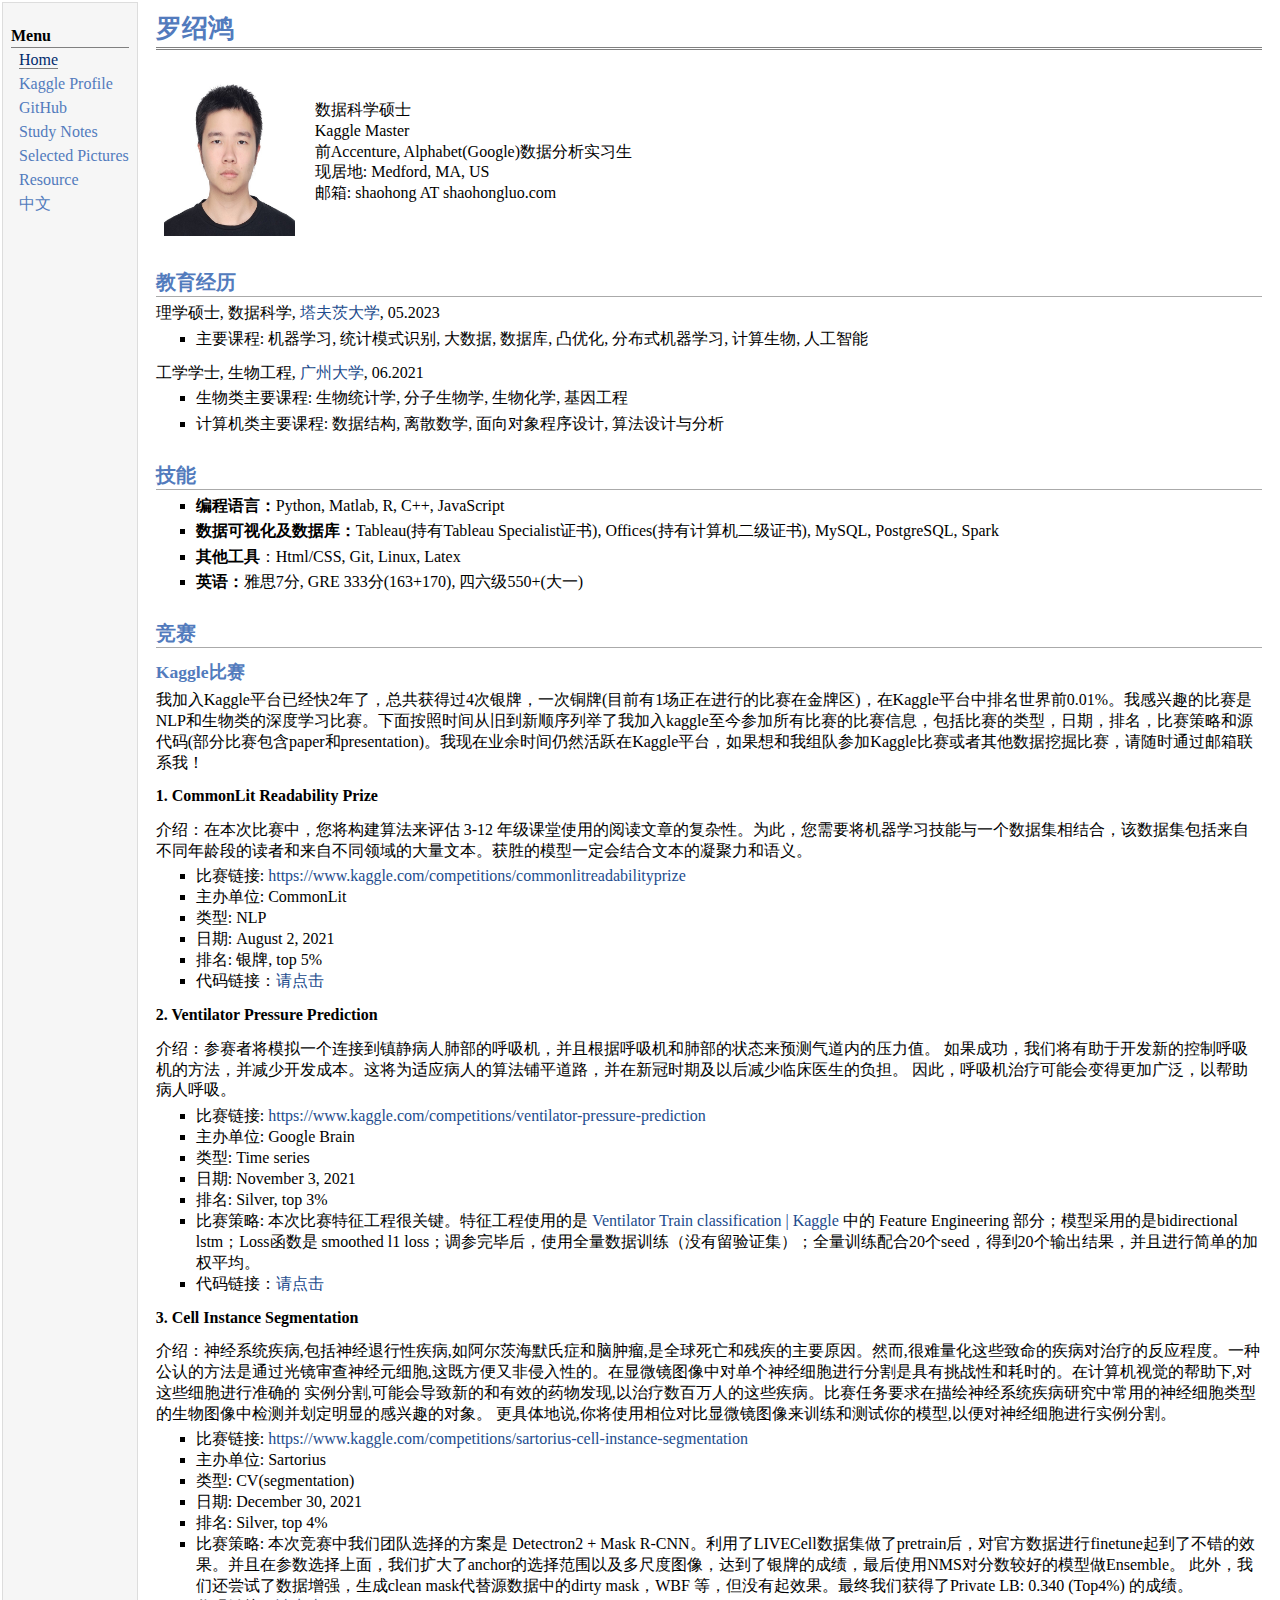
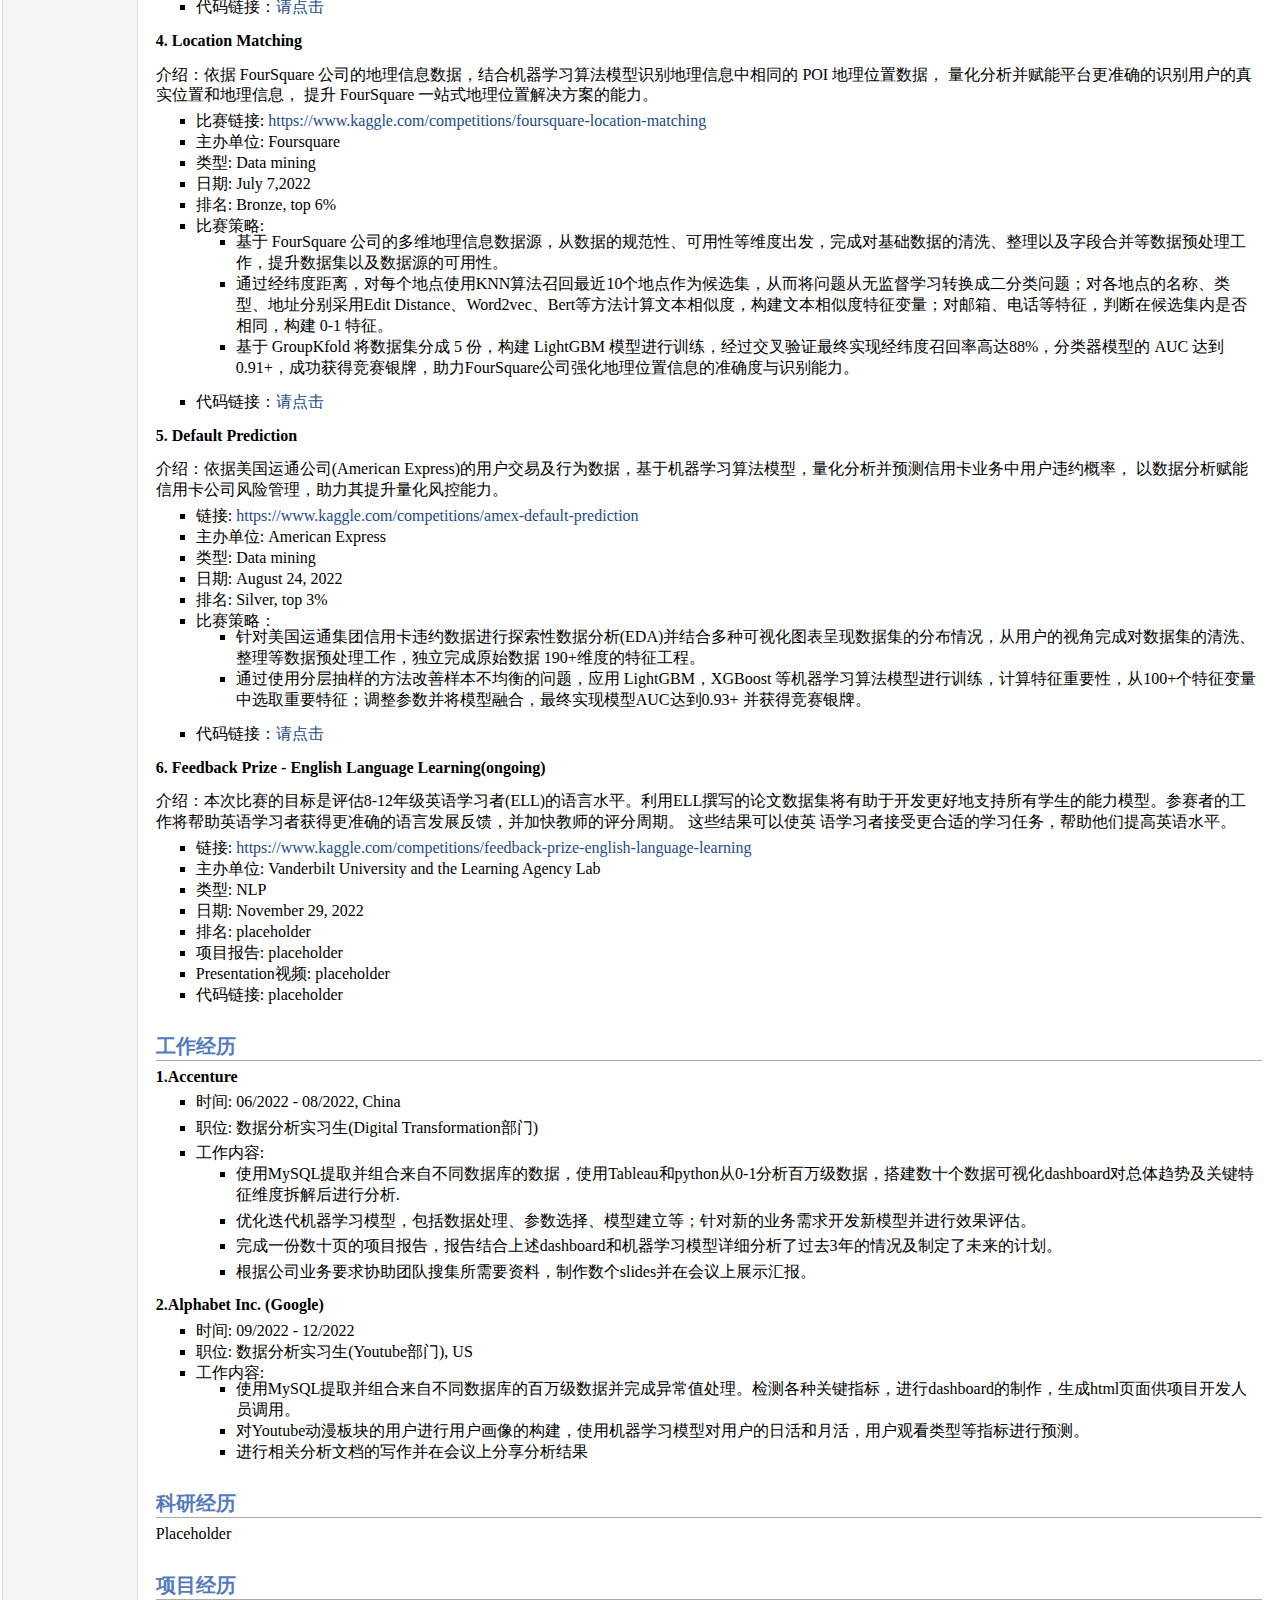
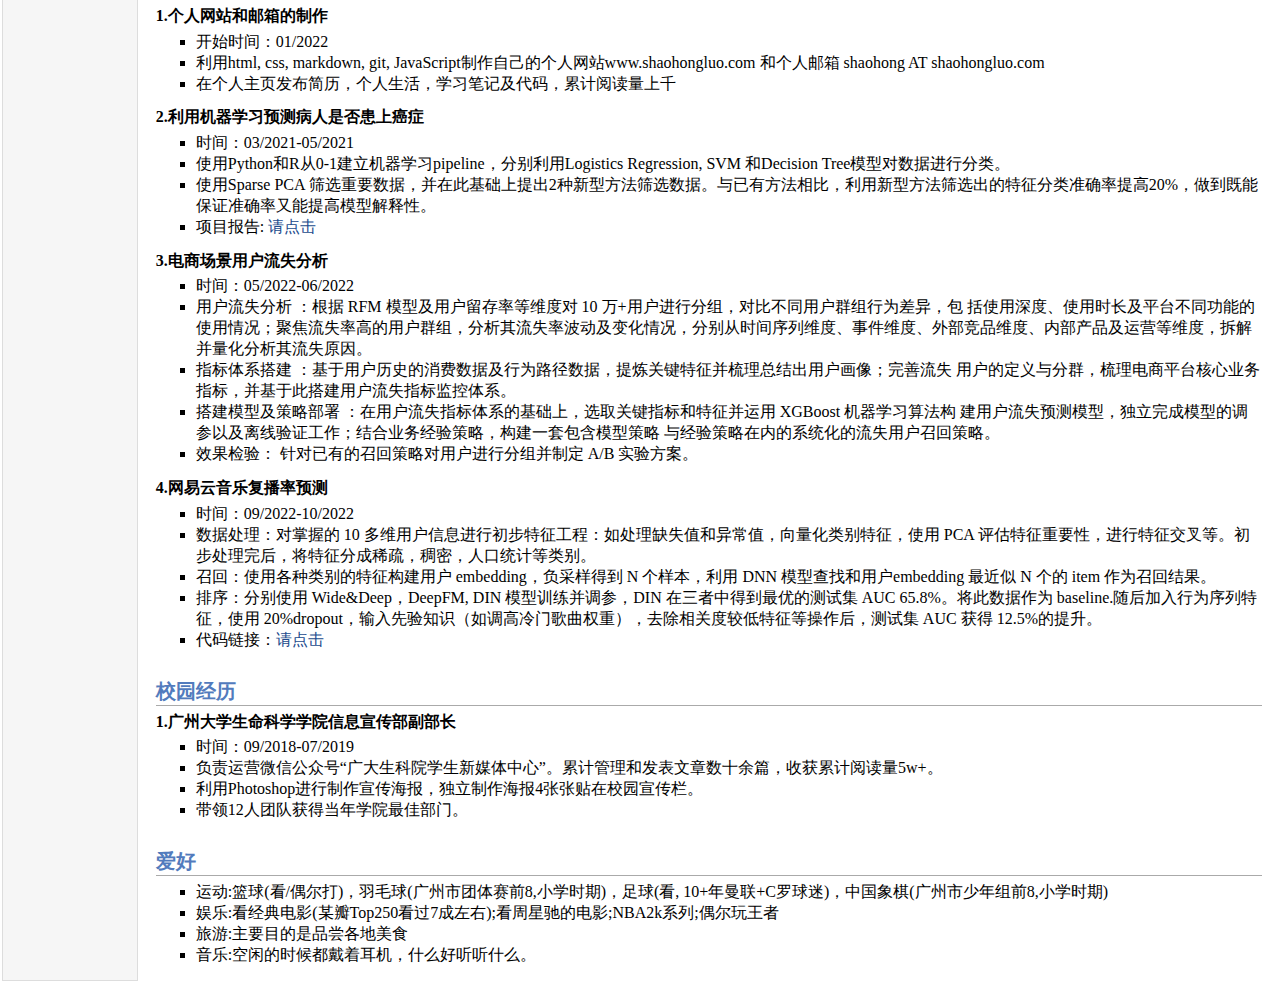
==== commit f46c72ca: "Add files via upload" ====
--- a/chinese_version.html
+++ b/chinese_version.html
@@ -64,7 +64,7 @@
 </ul>
 <h2 id='竞赛'>竞赛</h2>
 <h3 id='kaggle比赛'>Kaggle比赛</h3>
-<p>我加入Kaggle平台已经快2年了，总共获得过5次银牌(目前有1场正在进行的比赛在金牌区)，在Kaggle平台中排名世界前0.01%。我感兴趣的比赛是NLP和生物类的深度学习比赛。下面按照时间从旧到新顺序列举了我加入kaggle至今参加所有比赛的比赛信息，包括比赛的类型，日期，排名，比赛策略和源代码(部分比赛包含paper和presentation)。我现在业余时间仍然活跃在Kaggle平台，如果想和我组队参加Kaggle比赛或者其他数据挖掘比赛，请随时通过邮箱联系我！</p>
+<p>我加入Kaggle平台已经快2年了，总共获得过4次银牌，一次铜牌(目前有1场正在进行的比赛在金牌区)，在Kaggle平台中排名世界前0.01%。我感兴趣的比赛是NLP和生物类的深度学习比赛。下面按照时间从旧到新顺序列举了我加入kaggle至今参加所有比赛的比赛信息，包括比赛的类型，日期，排名，比赛策略和源代码(部分比赛包含paper和presentation)。我现在业余时间仍然活跃在Kaggle平台，如果想和我组队参加Kaggle比赛或者其他数据挖掘比赛，请随时通过邮箱联系我！</p>
 <p><strong>1. CommonLit Readability Prize</strong></p>
 <p>介绍：在本次比赛中，您将构建算法来评估 3-12 年级课堂使用的阅读文章的复杂性。为此，您需要将机器学习技能与一个数据集相结合，该数据集包括来自不同年龄段的读者和来自不同领域的大量文本。获胜的模型一定会结合文本的凝聚力和语义。</p>
 <ul>
@@ -162,19 +162,19 @@
 <h2 id='工作经历'>工作经历</h2>
 <p><strong>1.Accenture</strong></p>
 <ul>
-<li><p>时间: 06/2022 - 08/2022</p>
-</li>
-<li><p>职位: 数据分析实习生 </p>
+<li><p>时间: 06/2022 - 08/2022, China</p>
+</li>
+<li><p>职位: 数据分析实习生(Digital Transformation部门) </p>
 </li>
 <li><p>工作内容: </p>
 <ul>
-<li><p>使用MySQL提取并组合来自不同数据库的数据，使用Tableau和python从0-1分析百万级数据，搭建数据可视化dashboard. 对关键特征（仓库/用户等）进行维度拆解，站在不同角度思考特点环境下维度拆分方法及必要性。</p>
+<li><p>使用MySQL提取并组合来自不同数据库的数据，使用Tableau和python从0-1分析百万级数据，搭建数十个数据可视化dashboard对总体趋势及关键特征维度拆解后进行分析. </p>
 </li>
 <li><p>优化迭代机器学习模型，包括数据处理、参数选择、模型建立等；针对新的业务需求开发新模型并进行效果评估。</p>
 </li>
 <li><p>完成一份数十页的项目报告，报告结合上述dashboard和机器学习模型详细分析了过去3年的情况及制定了未来的计划。</p>
 </li>
-<li><p>协助团队按照给定要求搜集所需要资料，制作数个slides并在会议上展示。</p>
+<li><p>根据公司业务要求协助团队搜集所需要资料，制作数个slides并在会议上展示汇报。</p>
 </li>
 </ul>
 </li>
@@ -182,9 +182,9 @@
 <p><strong>2.Alphabet Inc. (Google)</strong></p>
 <ul>
 <li>时间: 09/2022 - 12/2022</li>
-<li>职位: 数据分析实习生</li>
+<li>职位: 数据分析实习生(Youtube部门), US</li>
 <li>工作内容: <ul>
-<li>使用MySQL提取并组合来自不同数据库的数据，完成数据清洗。检测各种关键指标，进行dashboard的制作，生成html页面供项目开发人员调用。</li>
+<li>使用MySQL提取并组合来自不同数据库的百万级数据并完成异常值处理。检测各种关键指标，进行dashboard的制作，生成html页面供项目开发人员调用。</li>
 <li>对Youtube动漫板块的用户进行用户画像的构建，使用机器学习模型对用户的日活和月活，用户观看类型等指标进行预测。</li>
 <li>进行相关分析文档的写作并在会议上分享分析结果</li>
 </ul>
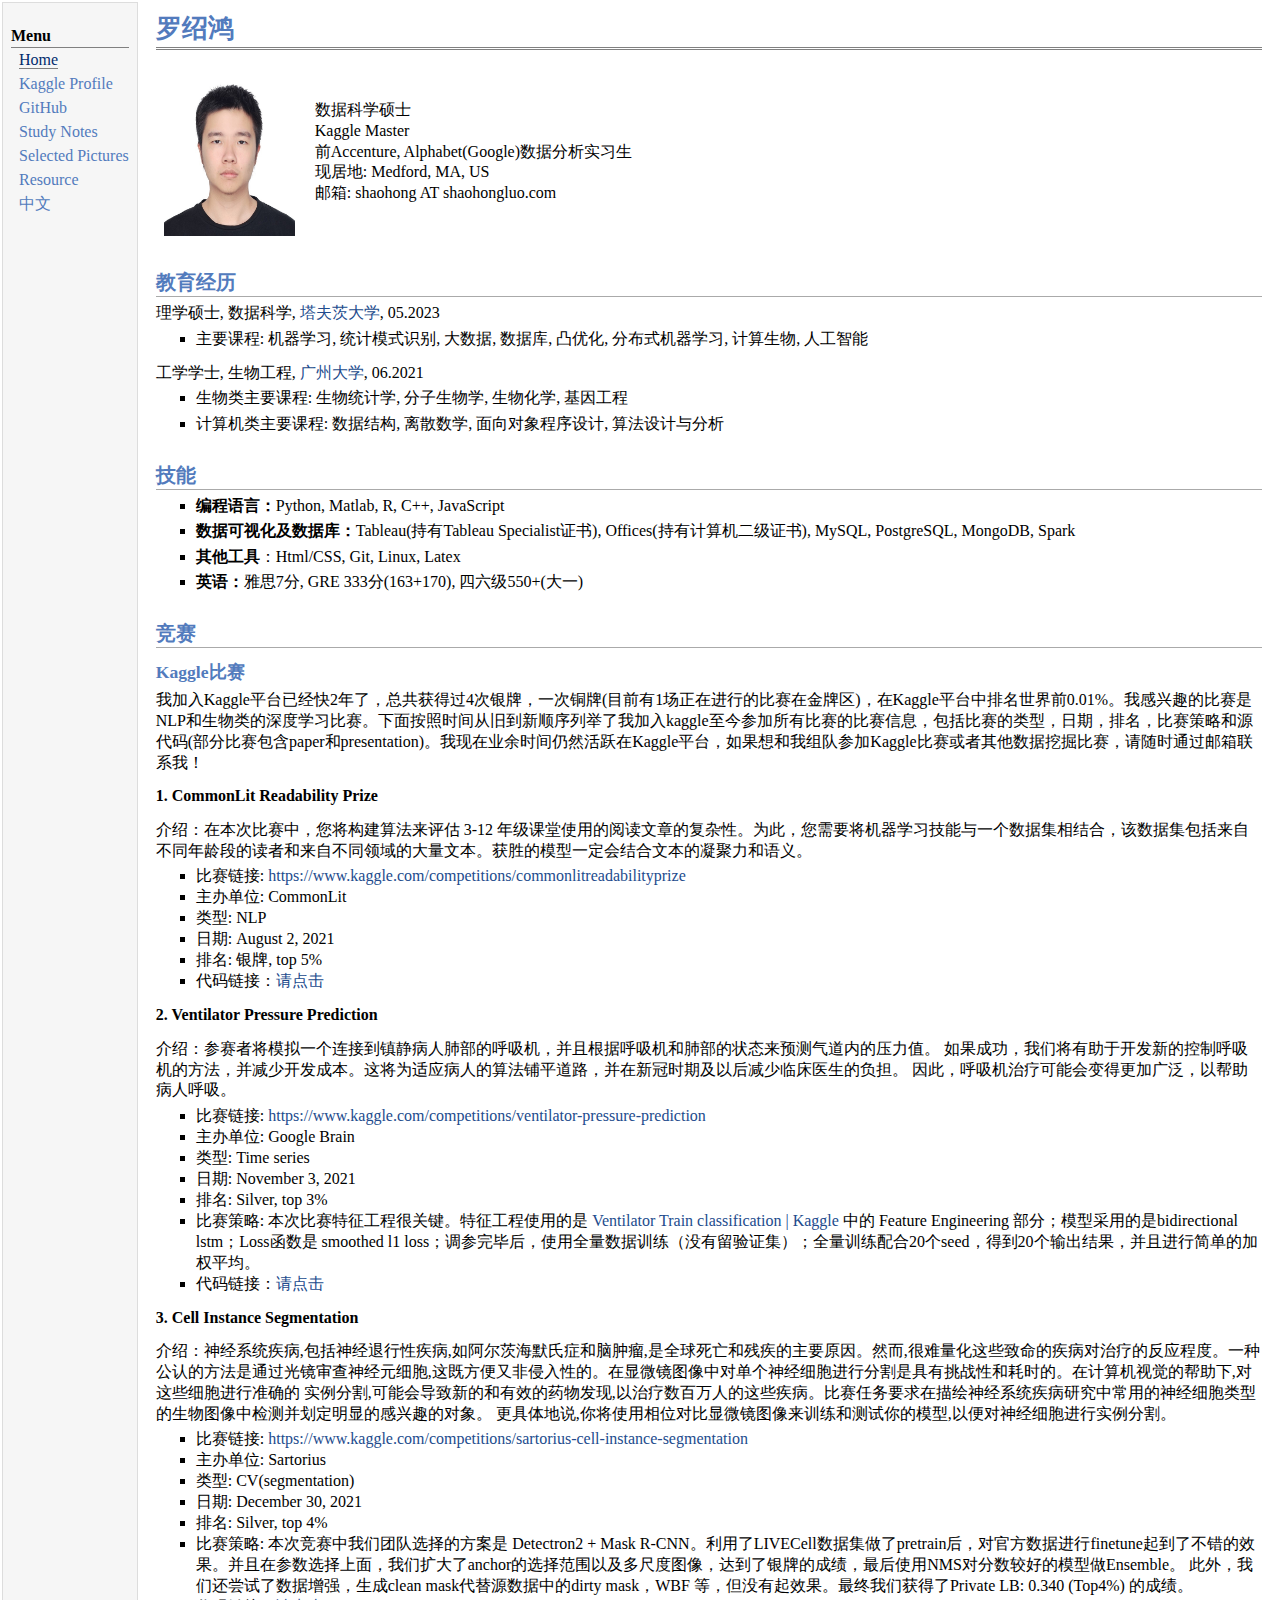
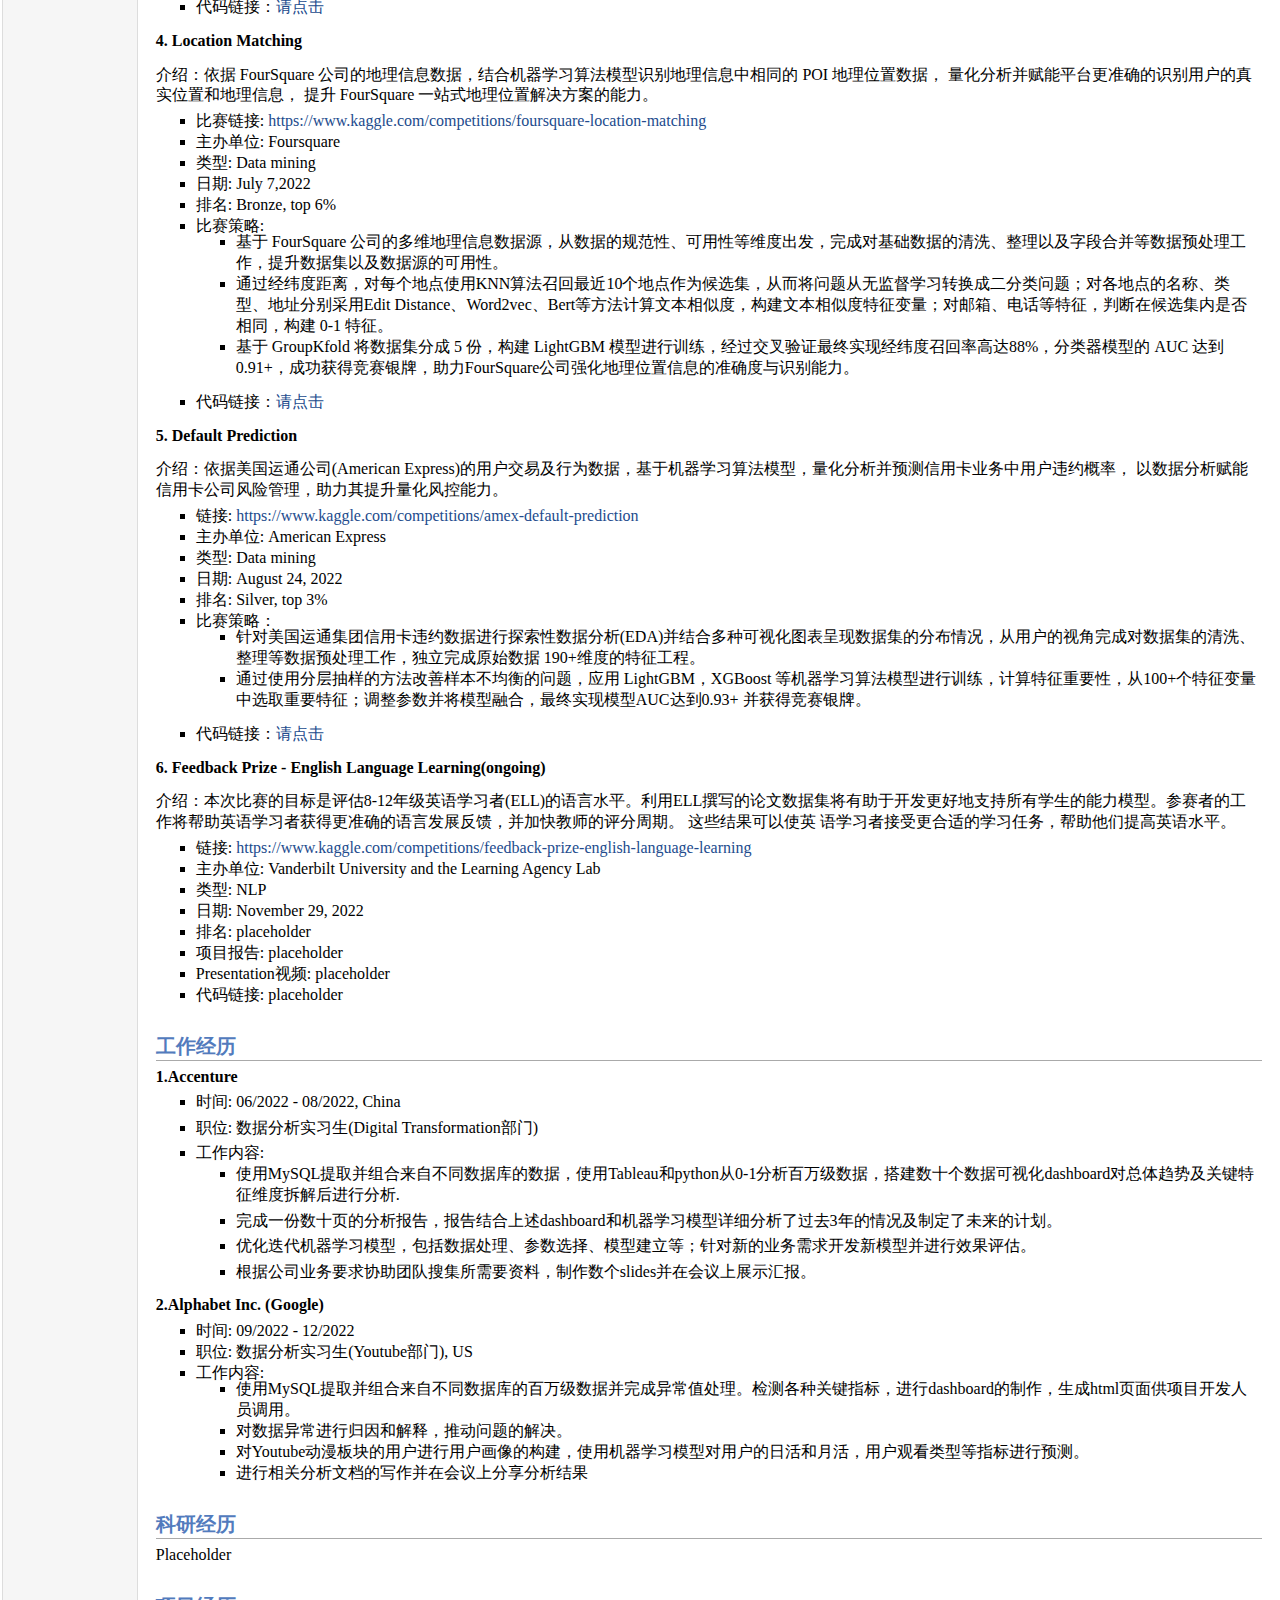
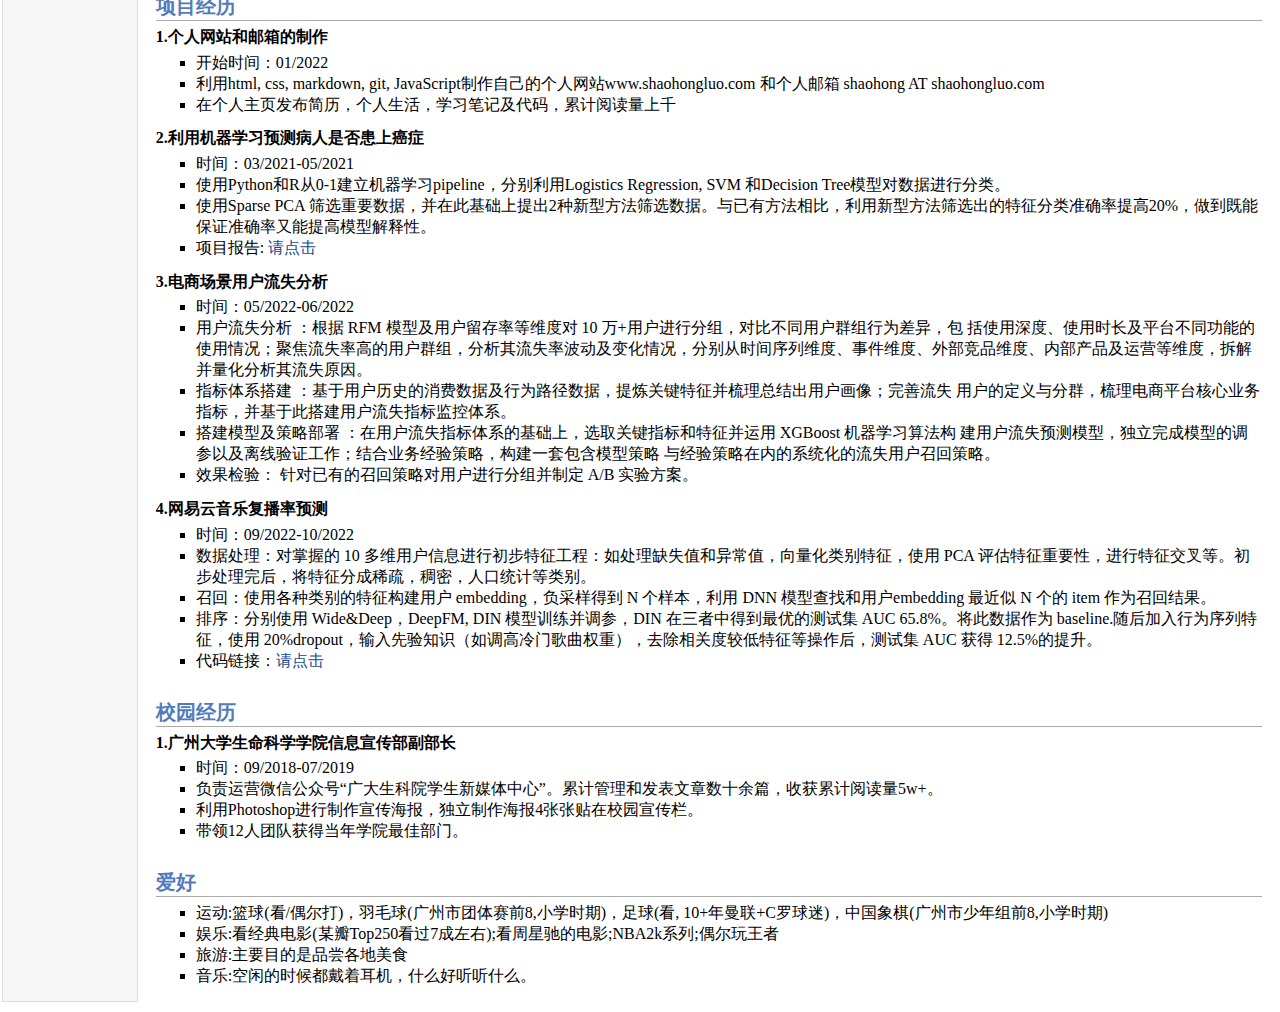
==== commit f5f56fb4: "Add files via upload" ====
--- a/chinese_version.html
+++ b/chinese_version.html
@@ -54,7 +54,7 @@
 <ul>
 <li><p><strong>编程语言：</strong>Python, Matlab, R, C++, JavaScript</p>
 </li>
-<li><p><strong>数据可视化及数据库：</strong>Tableau(持有Tableau Specialist证书), Offices(持有计算机二级证书), MySQL, PostgreSQL, Spark</p>
+<li><p><strong>数据可视化及数据库：</strong>Tableau(持有Tableau Specialist证书), Offices(持有计算机二级证书), MySQL, PostgreSQL, MongoDB, Spark</p>
 </li>
 <li><p><strong>其他工具</strong>：Html/CSS, Git, Linux, Latex</p>
 </li>
@@ -170,9 +170,9 @@
 <ul>
 <li><p>使用MySQL提取并组合来自不同数据库的数据，使用Tableau和python从0-1分析百万级数据，搭建数十个数据可视化dashboard对总体趋势及关键特征维度拆解后进行分析. </p>
 </li>
+<li><p>完成一份数十页的分析报告，报告结合上述dashboard和机器学习模型详细分析了过去3年的情况及制定了未来的计划。</p>
+</li>
 <li><p>优化迭代机器学习模型，包括数据处理、参数选择、模型建立等；针对新的业务需求开发新模型并进行效果评估。</p>
-</li>
-<li><p>完成一份数十页的项目报告，报告结合上述dashboard和机器学习模型详细分析了过去3年的情况及制定了未来的计划。</p>
 </li>
 <li><p>根据公司业务要求协助团队搜集所需要资料，制作数个slides并在会议上展示汇报。</p>
 </li>
@@ -185,6 +185,7 @@
 <li>职位: 数据分析实习生(Youtube部门), US</li>
 <li>工作内容: <ul>
 <li>使用MySQL提取并组合来自不同数据库的百万级数据并完成异常值处理。检测各种关键指标，进行dashboard的制作，生成html页面供项目开发人员调用。</li>
+<li>对数据异常进行归因和解释，推动问题的解决。</li>
 <li>对Youtube动漫板块的用户进行用户画像的构建，使用机器学习模型对用户的日活和月活，用户观看类型等指标进行预测。</li>
 <li>进行相关分析文档的写作并在会议上分享分析结果</li>
 </ul>
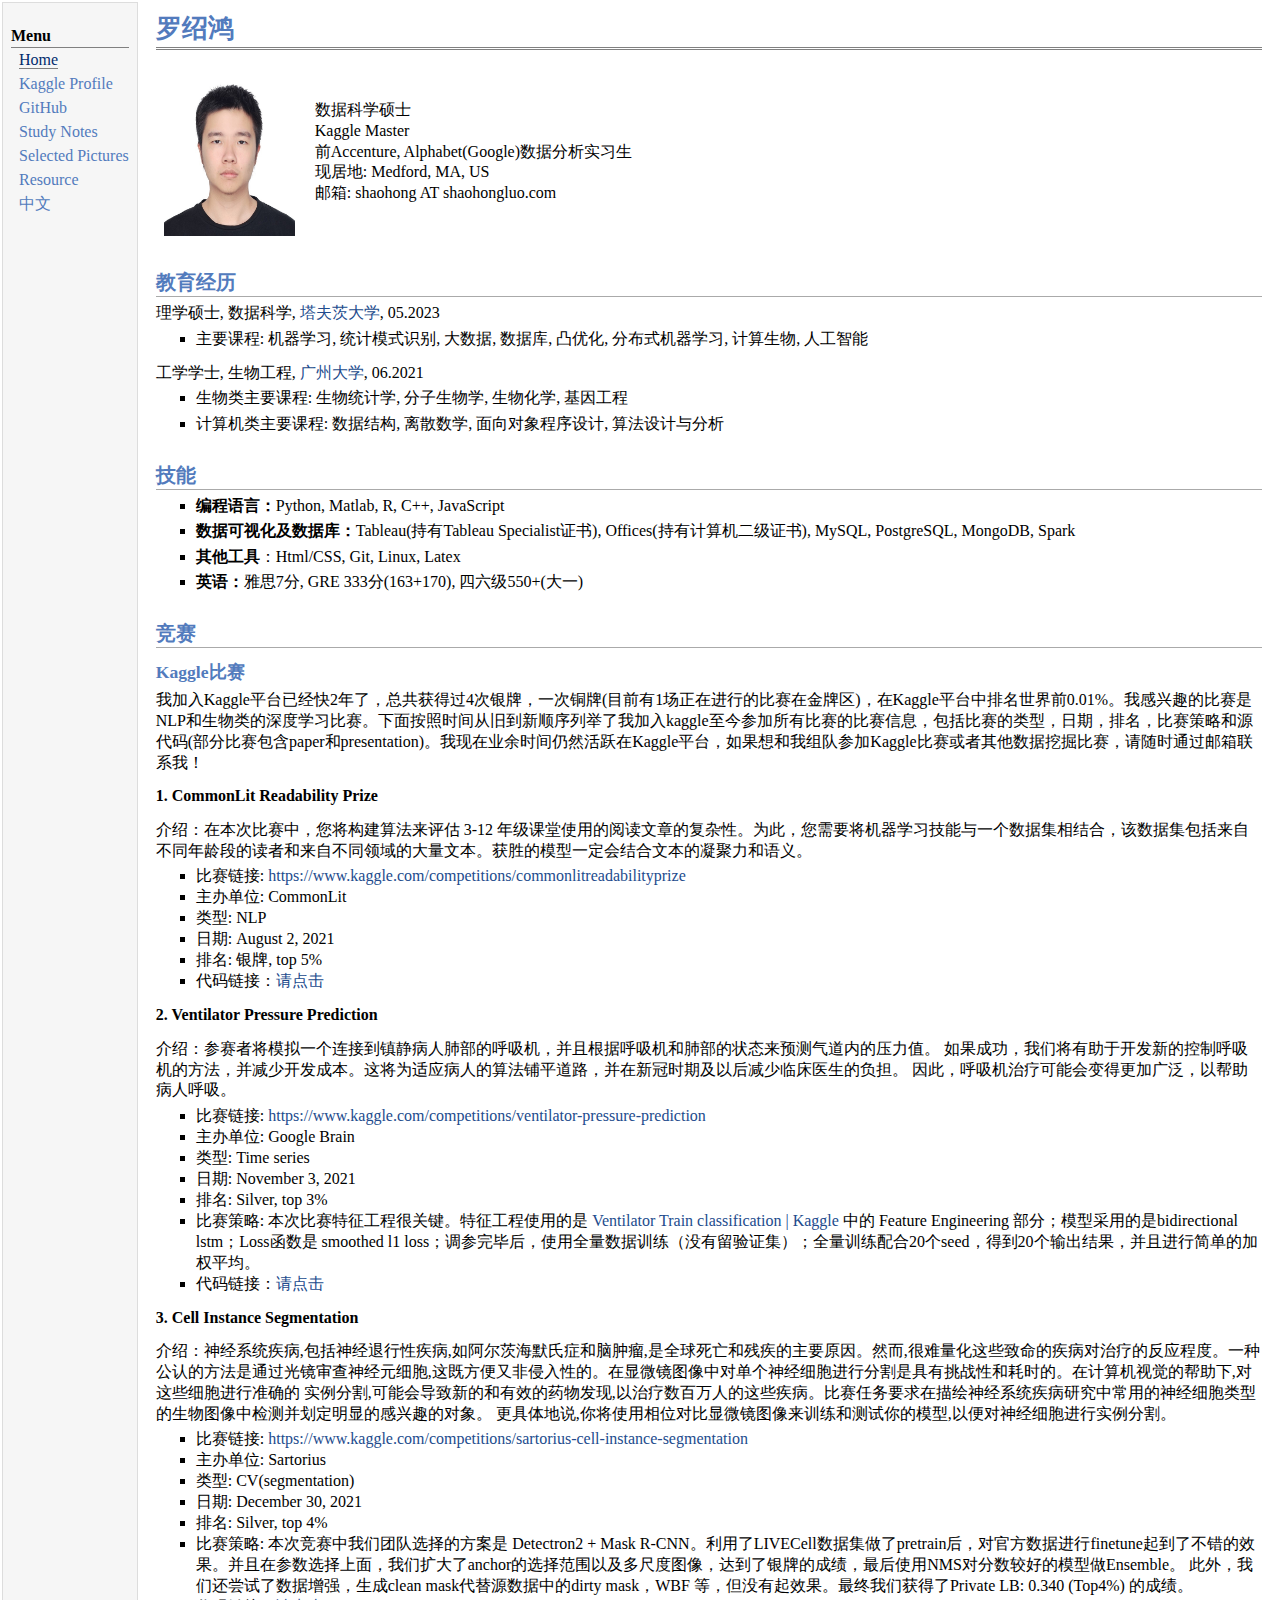
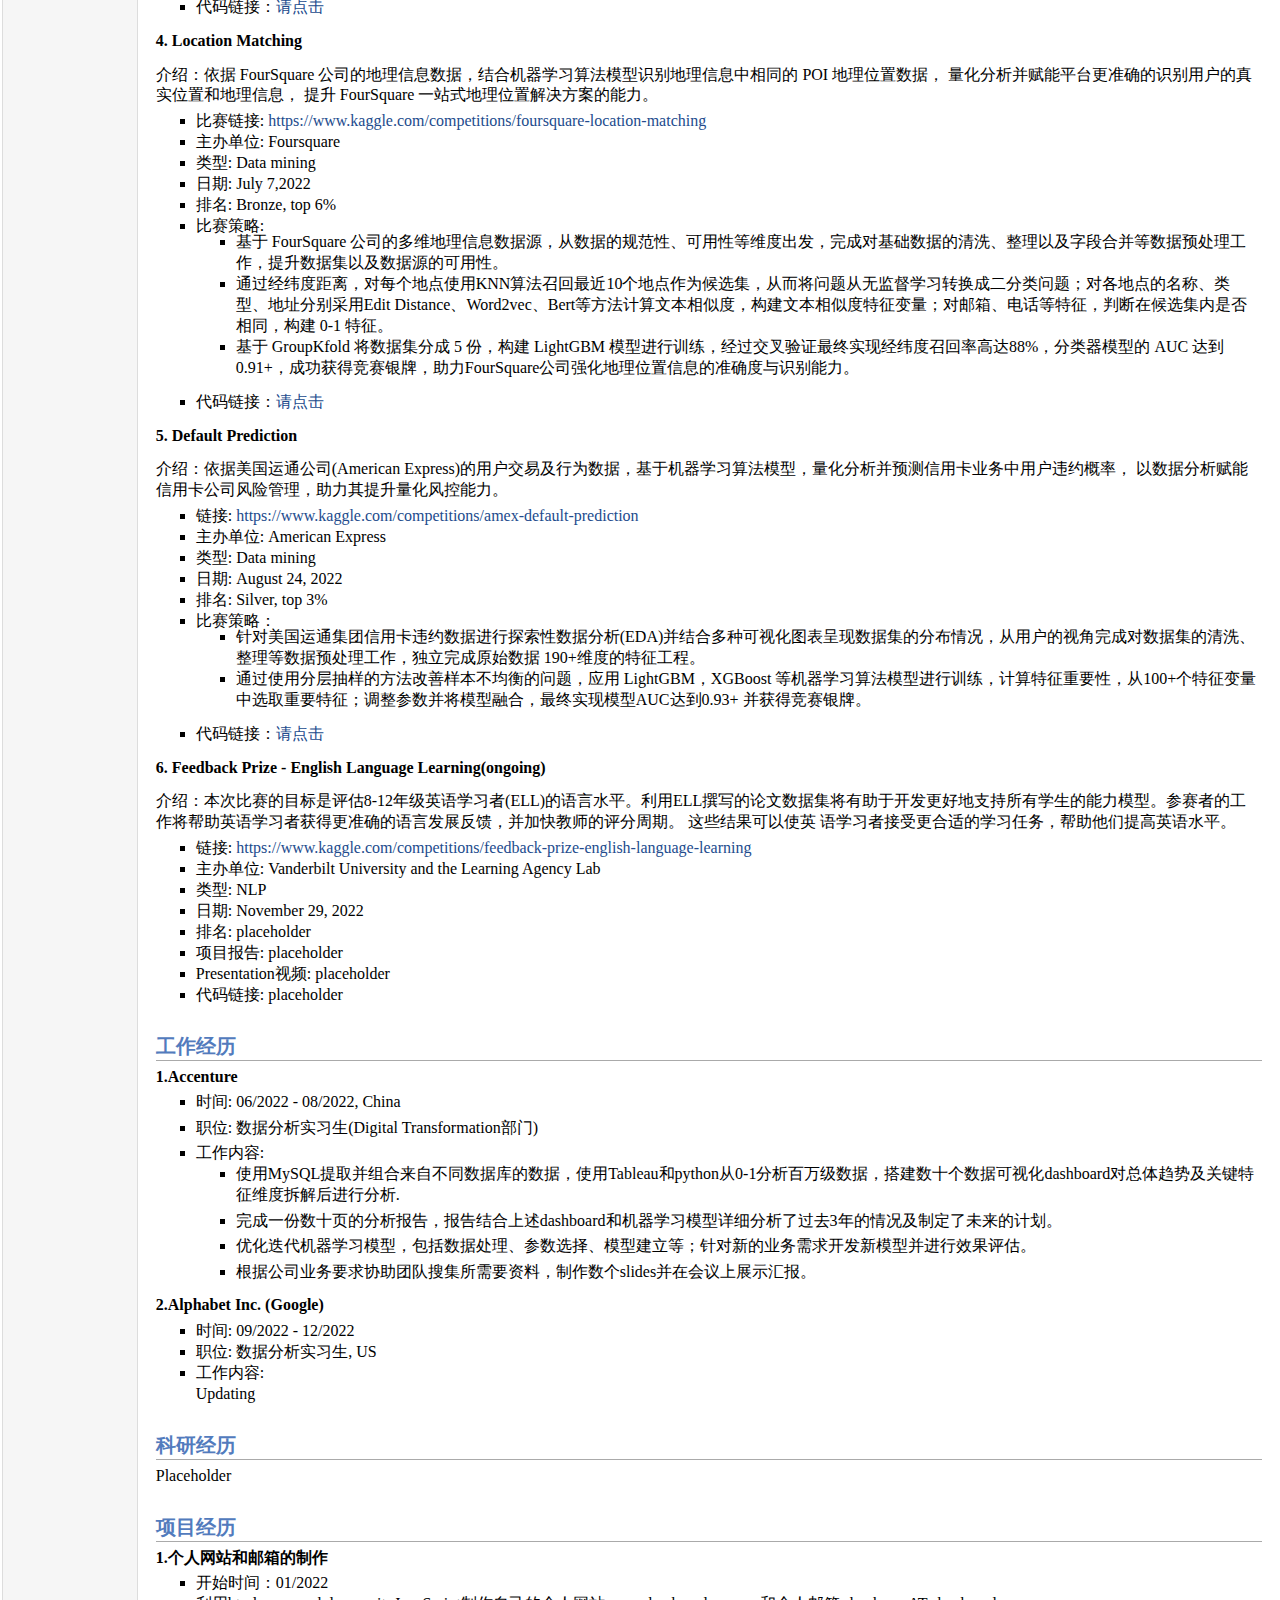
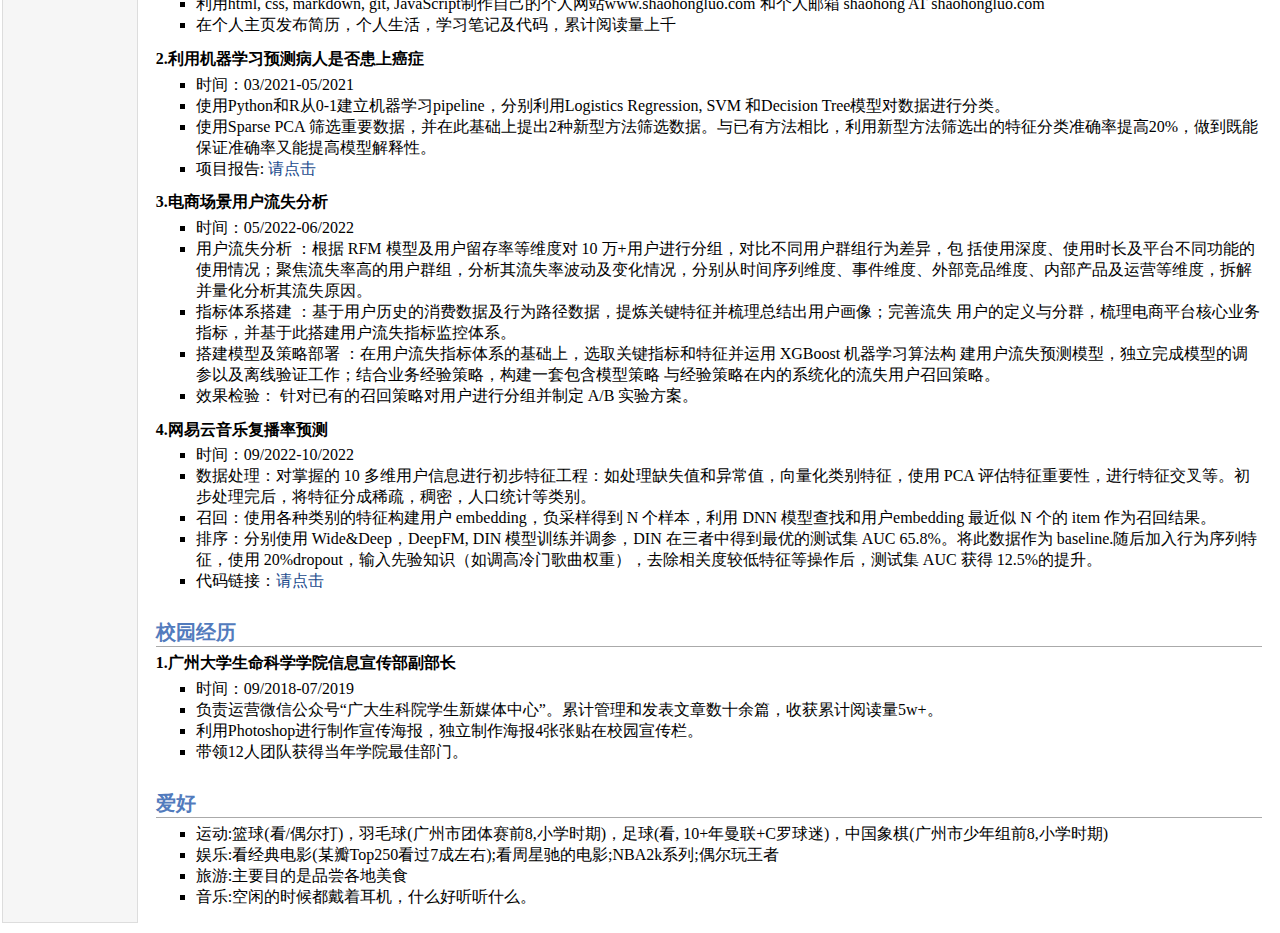
==== commit bca483bc: "Add files via upload" ====
--- a/chinese_version.html
+++ b/chinese_version.html
@@ -182,13 +182,10 @@
 <p><strong>2.Alphabet Inc. (Google)</strong></p>
 <ul>
 <li>时间: 09/2022 - 12/2022</li>
-<li>职位: 数据分析实习生(Youtube部门), US</li>
-<li>工作内容: <ul>
-<li>使用MySQL提取并组合来自不同数据库的百万级数据并完成异常值处理。检测各种关键指标，进行dashboard的制作，生成html页面供项目开发人员调用。</li>
-<li>对数据异常进行归因和解释，推动问题的解决。</li>
-<li>对Youtube动漫板块的用户进行用户画像的构建，使用机器学习模型对用户的日活和月活，用户观看类型等指标进行预测。</li>
-<li>进行相关分析文档的写作并在会议上分享分析结果</li>
-</ul>
+<li>职位: 数据分析实习生, US</li>
+<li>工作内容: 
+    <p> Updating</p>
+
 </li>
 </ul>
 
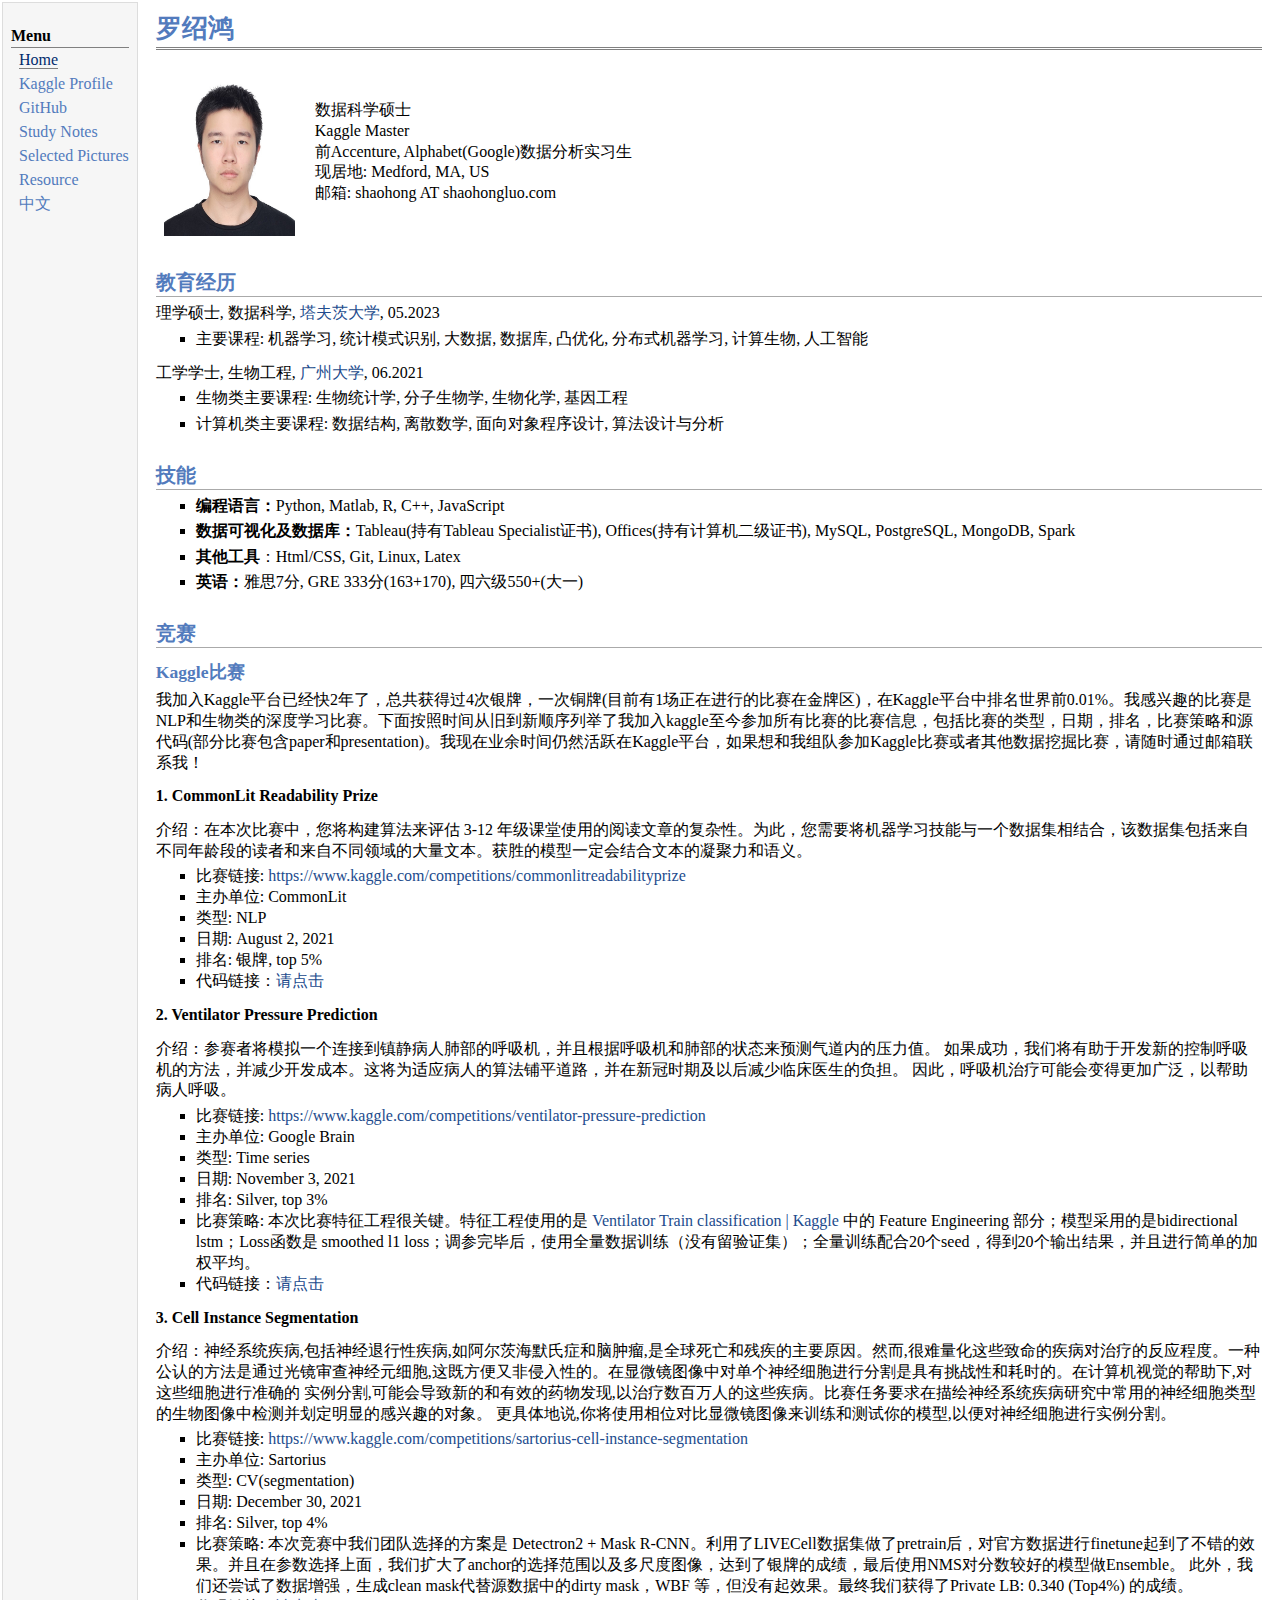
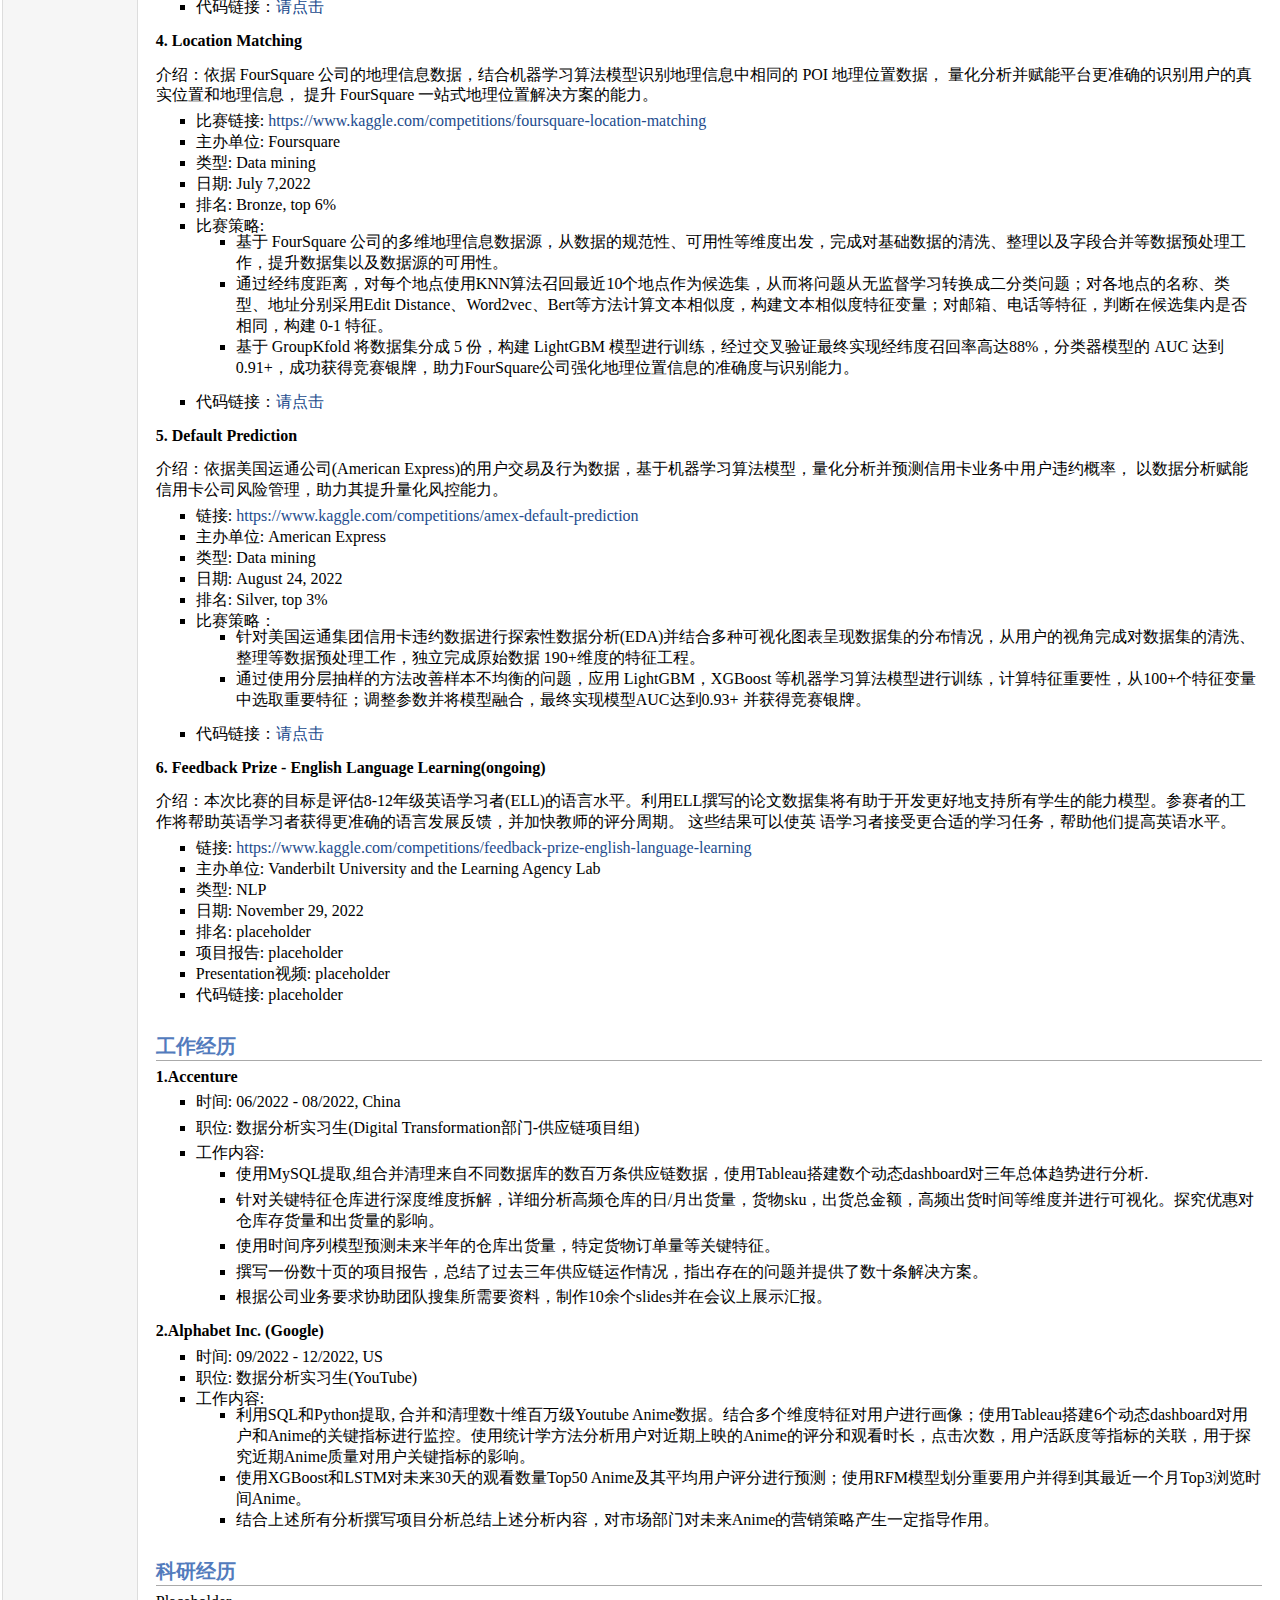
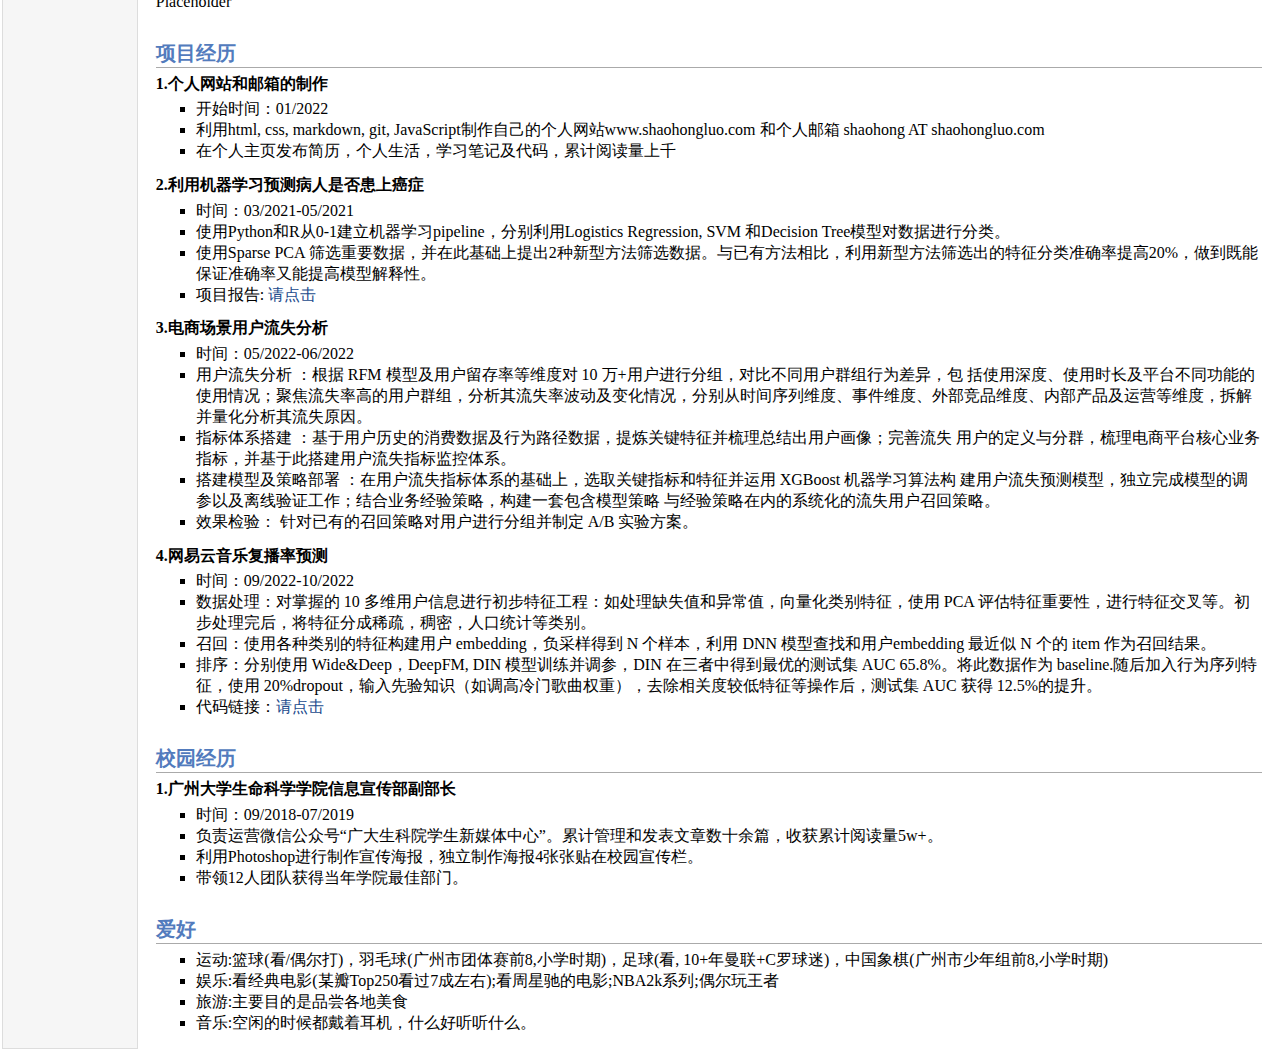
==== commit 789f73b2: "Add files via upload" ====
--- a/chinese_version.html
+++ b/chinese_version.html
@@ -164,28 +164,34 @@
 <ul>
 <li><p>时间: 06/2022 - 08/2022, China</p>
 </li>
-<li><p>职位: 数据分析实习生(Digital Transformation部门) </p>
+<li><p>职位: 数据分析实习生(Digital Transformation部门-供应链项目组) </p>
 </li>
 <li><p>工作内容: </p>
 <ul>
-<li><p>使用MySQL提取并组合来自不同数据库的数据，使用Tableau和python从0-1分析百万级数据，搭建数十个数据可视化dashboard对总体趋势及关键特征维度拆解后进行分析. </p>
-</li>
-<li><p>完成一份数十页的分析报告，报告结合上述dashboard和机器学习模型详细分析了过去3年的情况及制定了未来的计划。</p>
-</li>
-<li><p>优化迭代机器学习模型，包括数据处理、参数选择、模型建立等；针对新的业务需求开发新模型并进行效果评估。</p>
-</li>
-<li><p>根据公司业务要求协助团队搜集所需要资料，制作数个slides并在会议上展示汇报。</p>
+<li><p>使用MySQL提取,组合并清理来自不同数据库的数百万条供应链数据，使用Tableau搭建数个动态dashboard对三年总体趋势进行分析. </p>
+</li>
+<li><p>针对关键特征仓库进行深度维度拆解，详细分析高频仓库的日/月出货量，货物sku，出货总金额，高频出货时间等维度并进行可视化。探究优惠对仓库存货量和出货量的影响。</p>
+</li>
+<li><p>使用时间序列模型预测未来半年的仓库出货量，特定货物订单量等关键特征。</p>
+</li>
+<li><p>撰写一份数十页的项目报告，总结了过去三年供应链运作情况，指出存在的问题并提供了数十条解决方案。</p>
+</li>
+<li><p>根据公司业务要求协助团队搜集所需要资料，制作10余个slides并在会议上展示汇报。</p>
 </li>
 </ul>
 </li>
 </ul>
 <p><strong>2.Alphabet Inc. (Google)</strong></p>
 <ul>
-<li>时间: 09/2022 - 12/2022</li>
-<li>职位: 数据分析实习生, US</li>
+<li>时间: 09/2022 - 12/2022, US</li>
+<li>职位: 数据分析实习生(YouTube)</li>
 <li>工作内容: 
-    <p> Updating</p>
-
+  <ul>
+    <li>利用SQL和Python提取, 合并和清理数十维百万级Youtube Anime数据。结合多个维度特征对用户进行画像；使用Tableau搭建6个动态dashboard对用户和Anime的关键指标进行监控。使用统计学方法分析用户对近期上映的Anime的评分和观看时长，点击次数，用户活跃度等指标的关联，用于探究近期Anime质量对用户关键指标的影响。</li>
+    <li>使用XGBoost和LSTM对未来30天的观看数量Top50 Anime及其平均用户评分进行预测；使用RFM模型划分重要用户并得到其最近一个月Top3浏览时间Anime。</li>
+    <li>结合上述所有分析撰写项目分析总结上述分析内容，对市场部门对未来Anime的营销策略产生一定指导作用。</li>
+  </ul>
+    
 </li>
 </ul>
 
